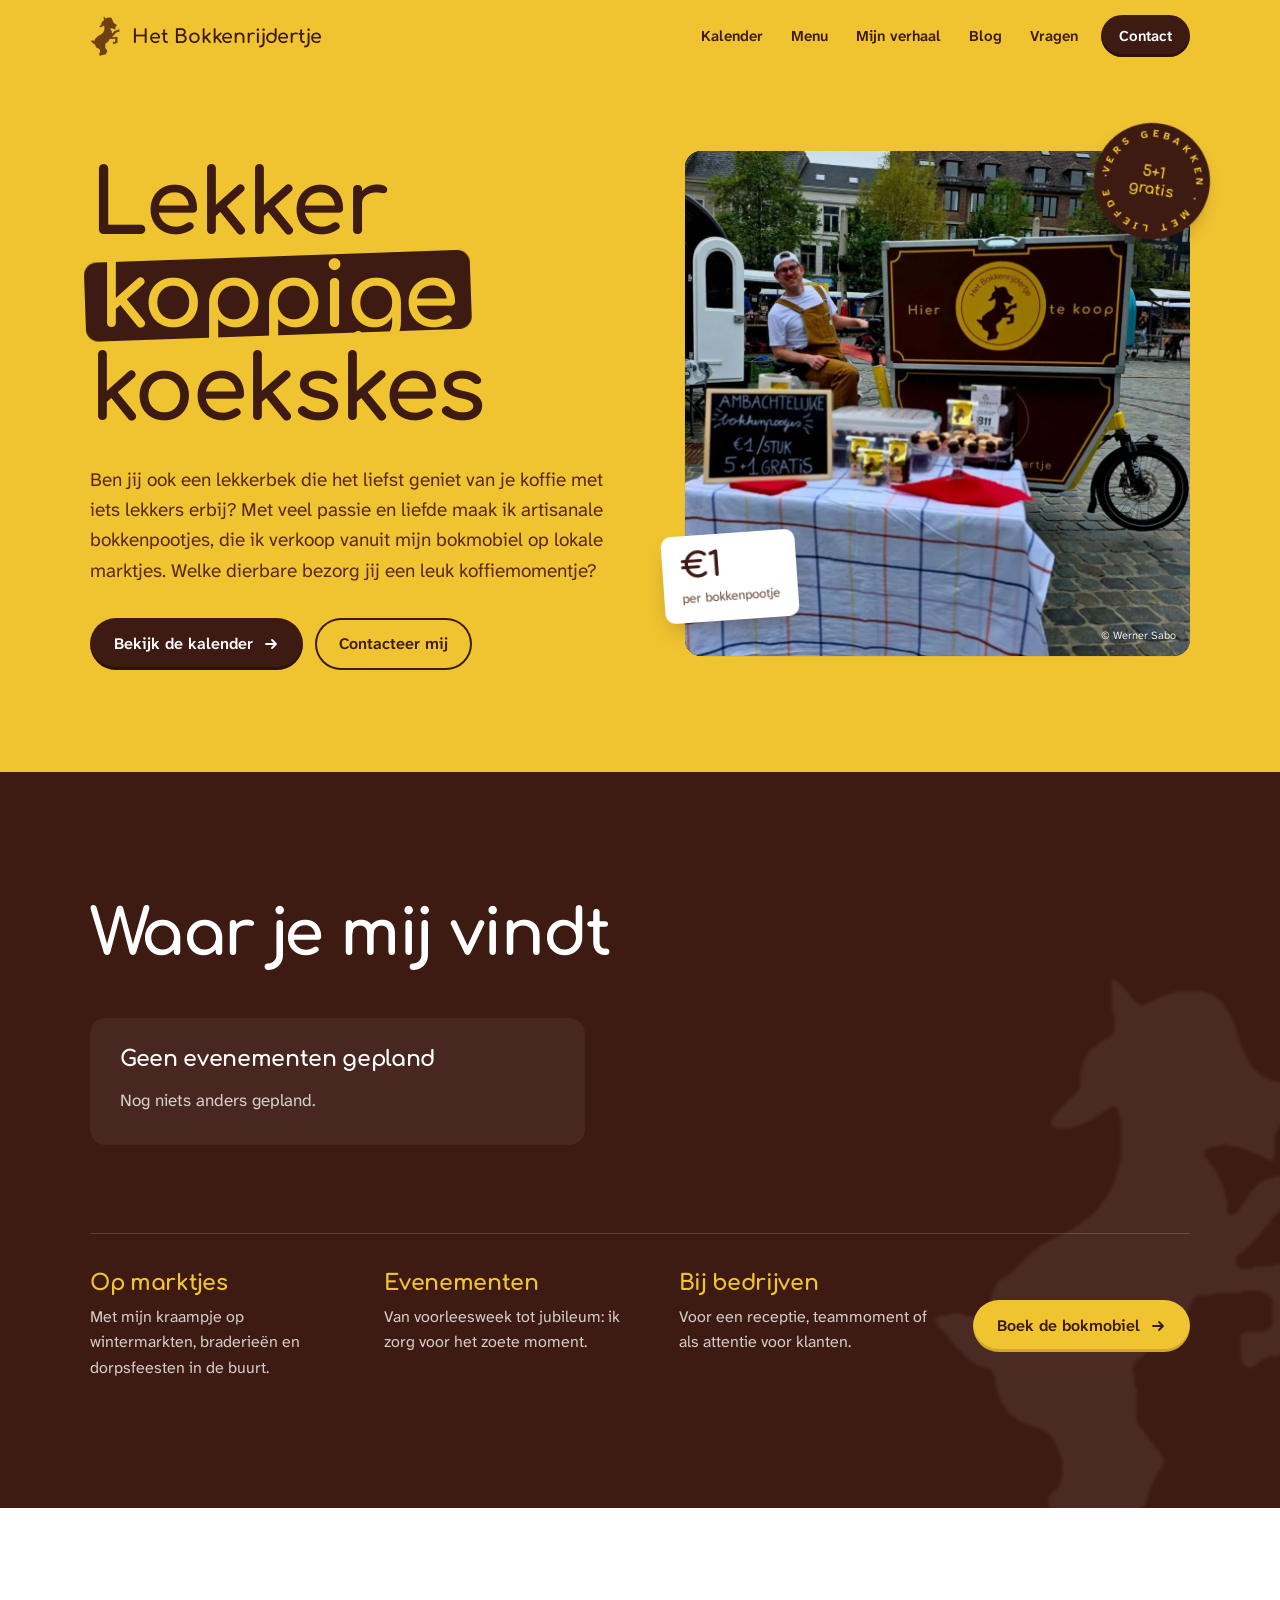
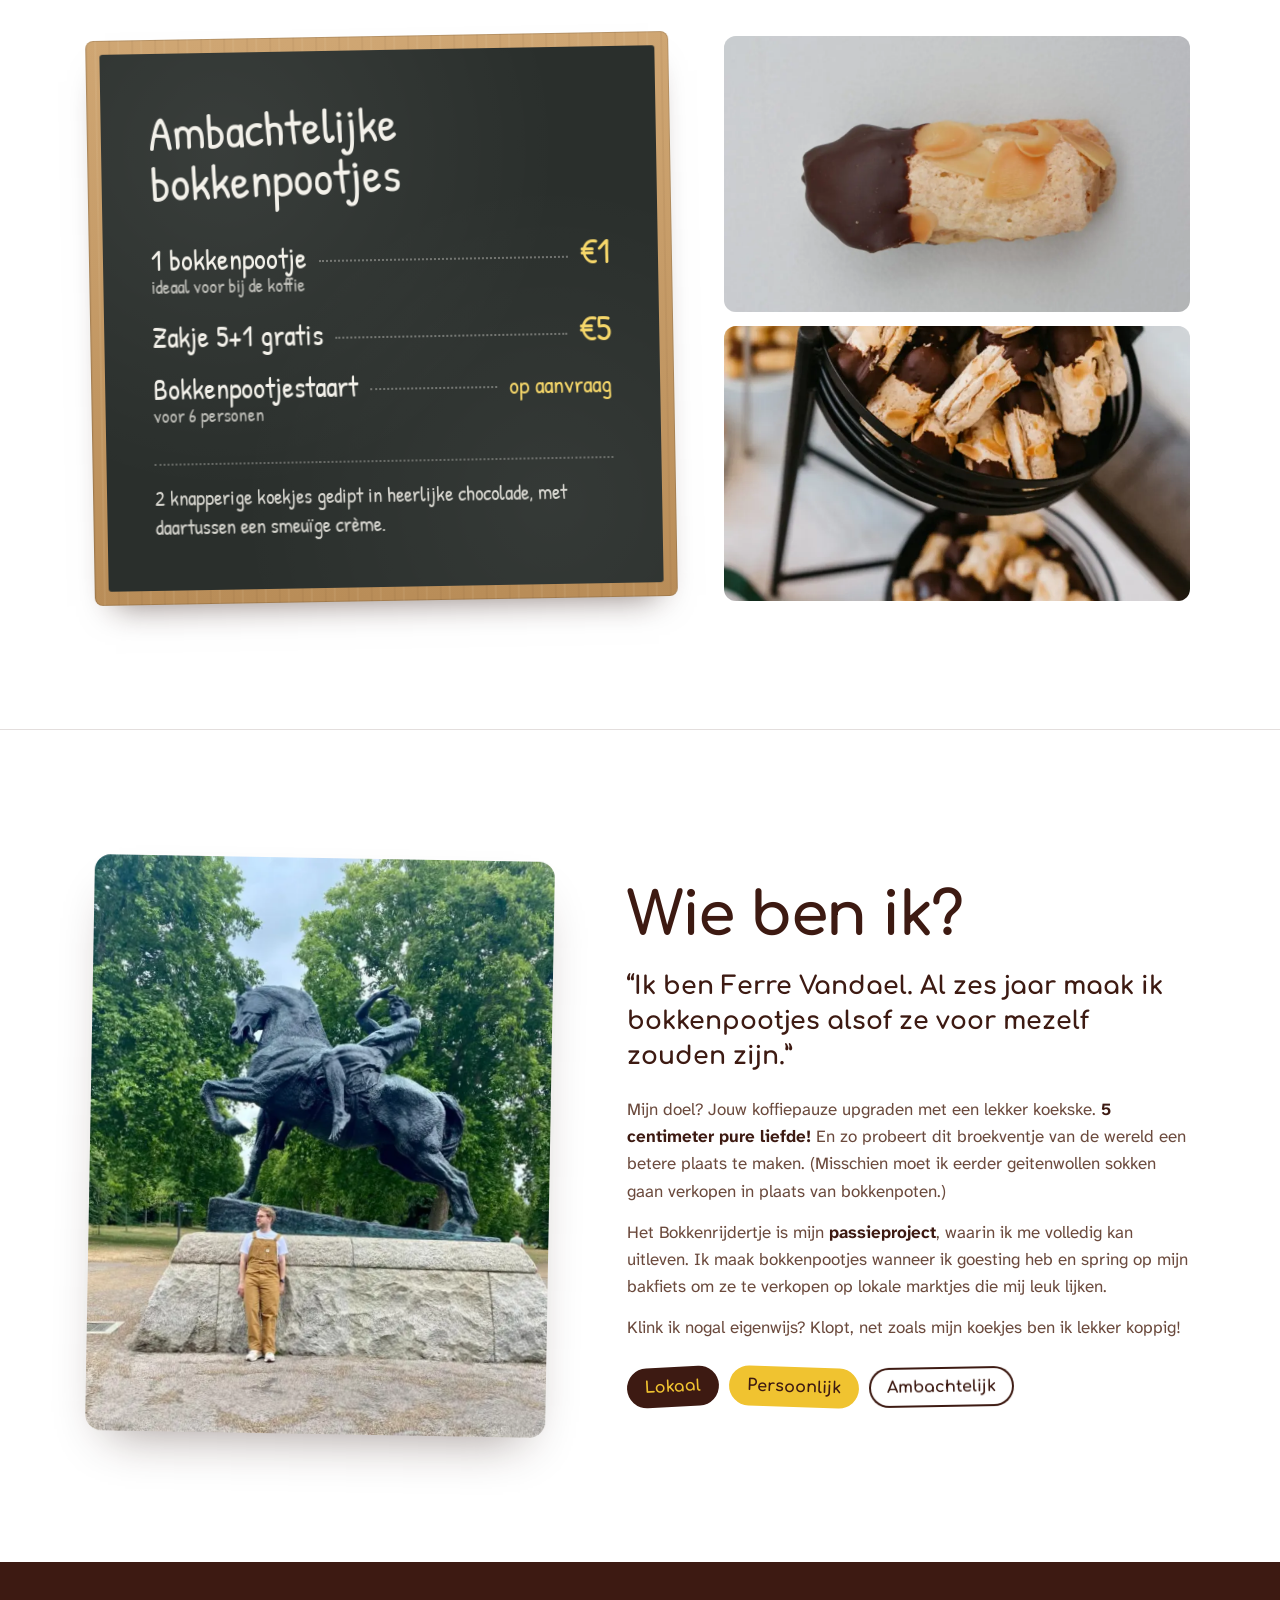
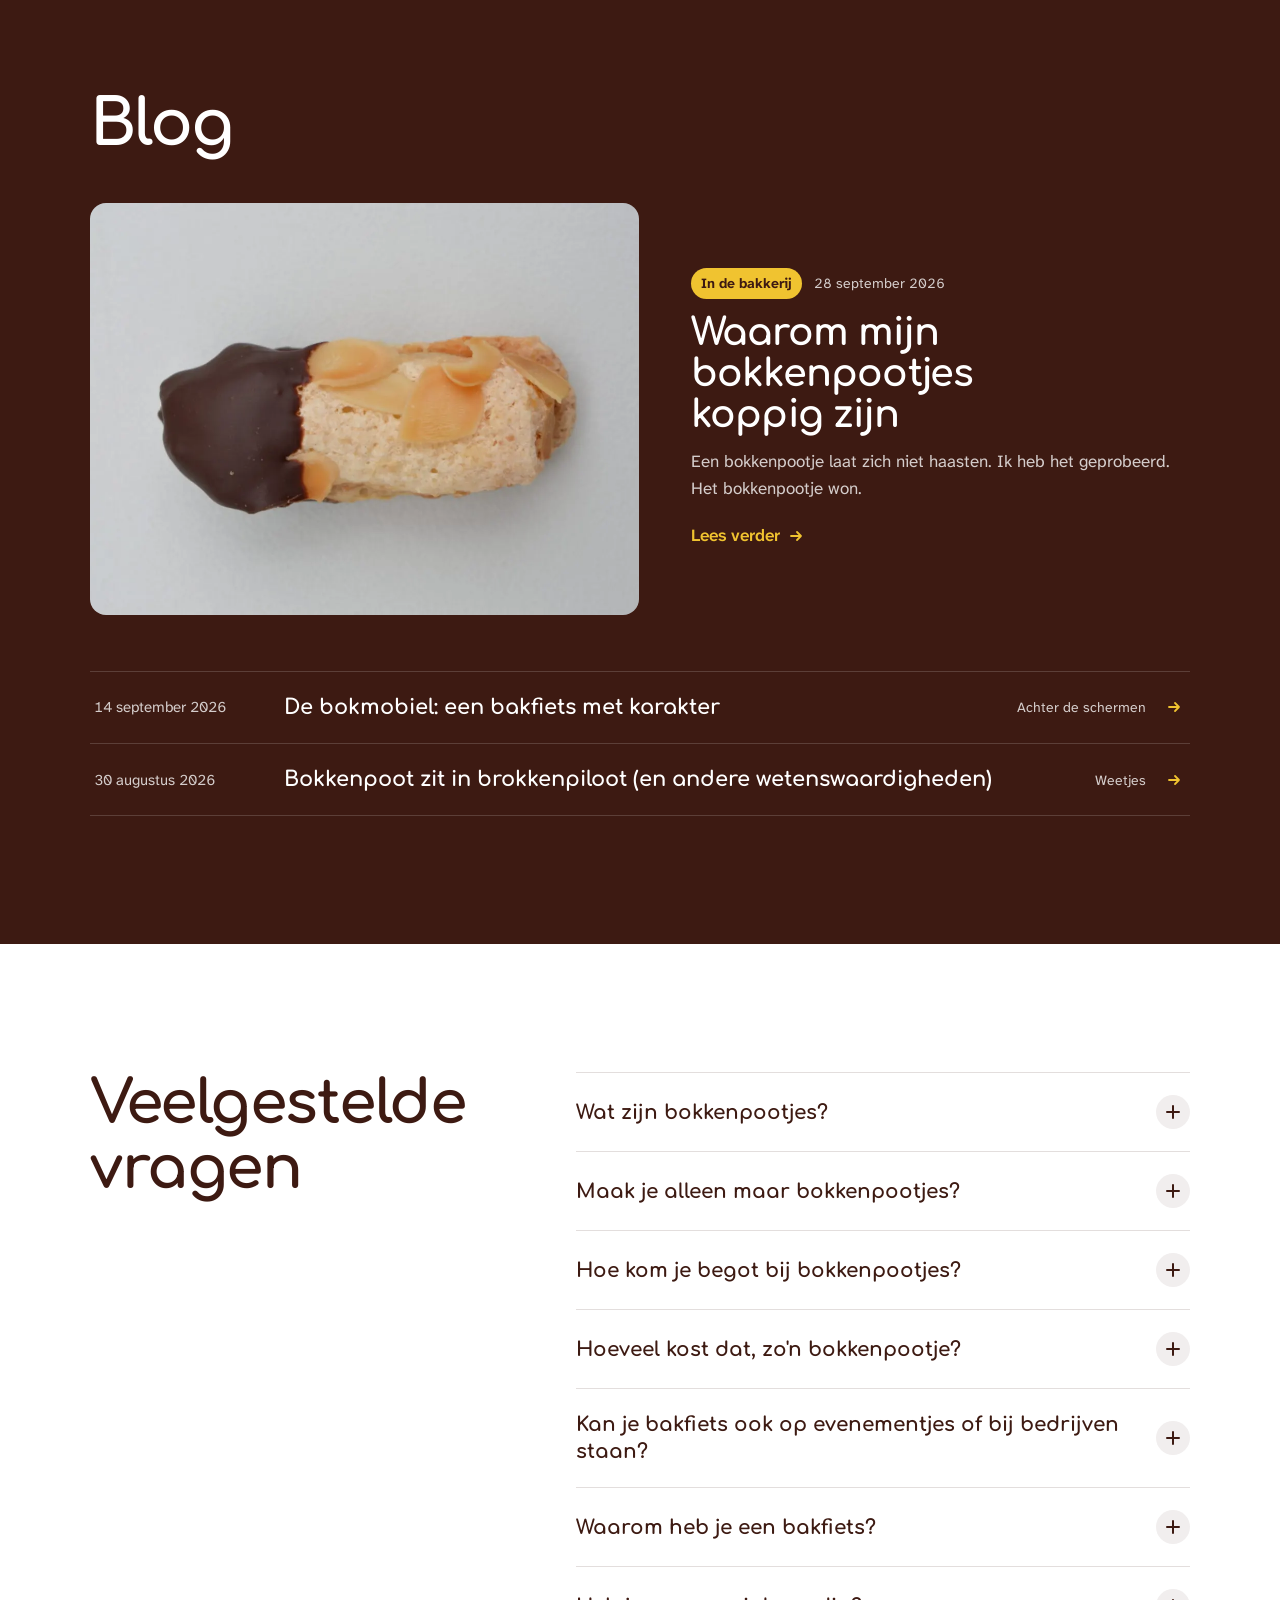
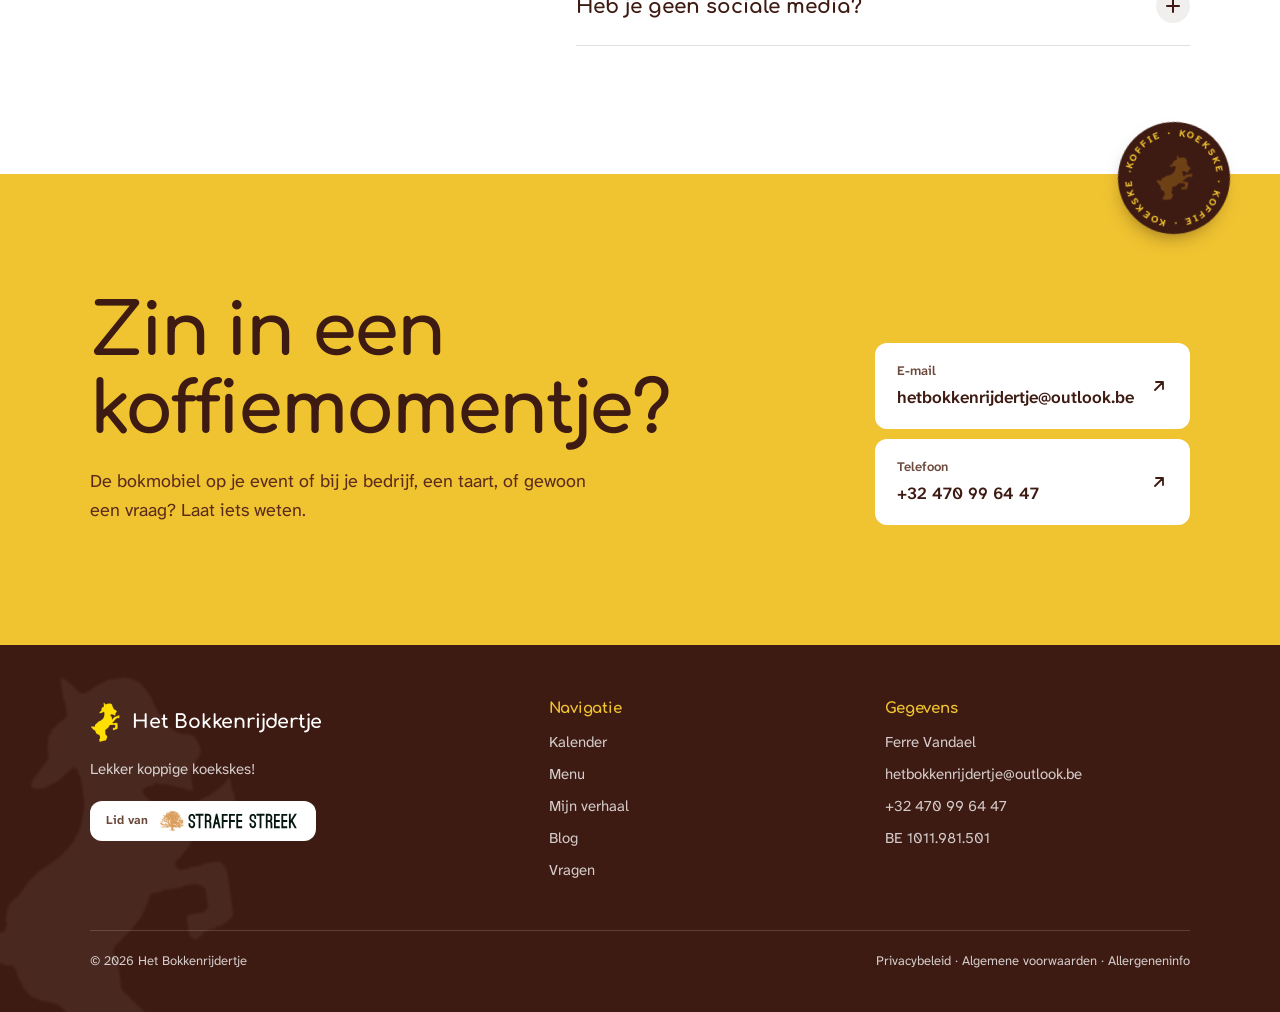
==== index.html @ a9b5a6a9 "Website Het Bokkenrijdertje Statische site: kalender, krijtbordmenu, verhaal, blog, FAQ en contact. " ====
<!doctype html>
<html lang="nl-BE">
<head>
<meta charset="utf-8">
<meta name="viewport" content="width=device-width, initial-scale=1">
<title>Het Bokkenrijdertje — Ambachtelijke bokkenpootjes uit de bakfiets</title>
<meta name="description" content="Artisanale bokkenpootjes van Ferre Vandael, verkocht vanuit de bokmobiel op marktjes en evenementen in Vlaams-Brabant. €1 per stuk, zakje 5+1 gratis. Ook voor bedrijven.">
<meta name="theme-color" content="#f0c330">
<meta name="author" content="Ferre Vandael">
<link rel="canonical" href="https://joppe-rabijns-rc.github.io/bokkenrijder/">
<meta property="og:type" content="website">
<meta property="og:locale" content="nl_BE">
<meta property="og:site_name" content="Het Bokkenrijdertje">
<meta property="og:title" content="Het Bokkenrijdertje — Lekker koppige koekskes">
<meta property="og:description" content="Ambachtelijke bokkenpootjes uit de bokmobiel. Bekijk waar Ferre binnenkort met zijn bakfiets staat.">
<meta property="og:url" content="https://joppe-rabijns-rc.github.io/bokkenrijder/">
<meta property="og:image" content="https://joppe-rabijns-rc.github.io/bokkenrijder/img/og.jpg">
<meta property="og:image:width" content="1200">
<meta property="og:image:height" content="630">
<meta property="og:image:alt" content="Ferre in gele tuinbroek naast de bokmobiel met een krijtbord: ambachtelijke bokkenpootjes, €1 per stuk, 5+1 gratis">
<meta name="twitter:card" content="summary_large_image">
<link rel="icon" type="image/png" sizes="48x48" href="img/favicon-48.png">
<link rel="apple-touch-icon" href="img/apple-touch-icon.png">
<link rel="preload" as="image" href="img/hero.webp" fetchpriority="high">
<link rel="preconnect" href="https://fonts.googleapis.com">
<link rel="preconnect" href="https://fonts.gstatic.com" crossorigin>
<link href="https://fonts.googleapis.com/css2?family=Comfortaa:wght@500;700&family=Atkinson+Hyperlegible+Next:ital,wght@0,400;0,600;0,700;1,400&family=Patrick+Hand&display=swap" rel="stylesheet">
<link rel="stylesheet" href="styles.css?v=10">
<script type="application/ld+json">
{
  "@context": "https://schema.org",
  "@type": "Bakery",
  "@id": "https://joppe-rabijns-rc.github.io/bokkenrijder/#bedrijf",
  "url": "https://joppe-rabijns-rc.github.io/bokkenrijder/",
  "name": "Het Bokkenrijdertje",
  "slogan": "Lekker koppige koekskes",
  "description": "Artisanale bokkenpootjes, verkocht vanuit een bakfiets (de bokmobiel) op lokale marktjes, evenementen en bij bedrijven.",
  "image": "https://joppe-rabijns-rc.github.io/bokkenrijder/img/og.jpg",
  "logo": "https://joppe-rabijns-rc.github.io/bokkenrijder/img/apple-touch-icon.png",
  "email": "hetbokkenrijdertje@outlook.be",
  "telephone": "+32470996447",
  "vatID": "BE1011981501",
  "priceRange": "€",
  "currenciesAccepted": "EUR",
  "areaServed": { "@type": "AdministrativeArea", "name": "Vlaams-Brabant" },
  "founder": { "@type": "Person", "name": "Ferre Vandael" },
  "memberOf": { "@type": "Organization", "name": "Straffe Streek", "url": "https://straffestreek.be/" },
  "sameAs": ["https://straffestreek.be/leden/het-bokkenrijdertje/"],
  "hasMenu": {
    "@type": "Menu",
    "name": "Ambachtelijke bokkenpootjes",
    "hasMenuItem": [
      { "@type": "MenuItem", "name": "1 bokkenpootje", "description": "Ideaal voor bij de koffie", "offers": { "@type": "Offer", "price": "1.00", "priceCurrency": "EUR" } },
      { "@type": "MenuItem", "name": "Zakje 5+1 gratis", "offers": { "@type": "Offer", "price": "5.00", "priceCurrency": "EUR" } },
      { "@type": "MenuItem", "name": "Bokkenpootjestaart", "description": "Voor 6 personen, op aanvraag" }
    ]
  }
}
</script>

</head>
<body class="page-home">

<header class="header" id="top">
  <div class="wrap header__inner">
    <a class="brand" href="#top" aria-label="Het Bokkenrijdertje — naar boven">
      <img src="img/logo.webp" alt="" width="30" height="42">
      <span>Het Bokkenrijdertje</span>
    </a>
    <nav class="nav" aria-label="Hoofdmenu">
      <a href="#agenda">Kalender</a>
      <a href="#menu">Menu</a>
      <a href="#verhaal">Mijn verhaal</a>
      <a href="#blog">Blog</a>
      <a href="#vragen">Vragen</a>
      <a class="btn btn--dark" href="#contact">Contact</a>
    </nav>
  </div>
</header>

<main>
  <!-- HERO: drenched in bakfiets-yellow -->
  <section class="hero">
    <div class="wrap hero__grid">
      <div class="intro">
        <a class="next-chip" href="#agenda" data-next-chip hidden>
          <svg class="next-chip__icon" width="16" height="16" viewBox="0 0 16 16" fill="none" aria-hidden="true"><path d="M8 14.5s4.5-4.2 4.5-7.7A4.5 4.5 0 0 0 3.5 6.8c0 3.5 4.5 7.7 4.5 7.7Z" stroke="currentColor" stroke-width="1.6" stroke-linejoin="round"/><circle cx="8" cy="6.8" r="1.6" fill="currentColor"/></svg>
          <span data-next-chip-text>Volgende stop</span>
        </a>
        <h1>Lekker <span class="marker">koppige</span> koekskes</h1>
        <p class="lead">Ben jij ook een lekkerbek die het liefst geniet van je koffie met iets lekkers erbij? Met veel passie en liefde maak ik artisanale bokkenpootjes, die ik verkoop vanuit mijn bokmobiel op lokale marktjes. Welke dierbare bezorg jij een leuk koffiemomentje?</p>
        <div class="hero__ctas">
          <a class="btn btn--dark" href="#agenda">Bekijk de kalender
            <svg width="16" height="16" viewBox="0 0 16 16" fill="none" aria-hidden="true"><path d="M3 8h10m0 0L9 4m4 4l-4 4" stroke="currentColor" stroke-width="1.8" stroke-linecap="round" stroke-linejoin="round"/></svg>
          </a>
          <a class="btn btn--ghost" href="#contact">Contacteer mij</a>
        </div>
      </div>
      <div class="hero__media">
        <div class="hero__photo">
          <img src="img/hero.webp" alt="Ferre in gele tuinbroek naast de bokmobiel, een bakfiets met kraampje vol bokkenpootjes op een marktplein" width="1024" height="1024" fetchpriority="high">
        </div>
        <span class="hero__credit">© Werner Sabo</span>
        <div class="price-tag"><b>€1</b><small>per bokkenpootje</small></div>
        <button class="sticker sticker--hero" type="button" data-ring="vers gebakken · met liefde · " aria-label="5+1 gratis">
          <span class="sticker__center">5+1<br>gratis</span>
        </button>
      </div>
    </div>
  </section>

  <!-- KALENDER -->
  <section class="section agenda-section" id="agenda">
    <img class="where__goat" src="img/logo.webp" alt="">
    <div class="wrap">
      <h2 class="agenda__title">Waar je mij vindt</h2>

      <div class="agenda">
        <article class="next" data-next hidden>
          <div class="next__top">
            <span class="next__label">Eerstvolgende stop</span>
            <button class="sticker sticker--next" type="button" data-ring="volgende stop · volgende stop · " aria-label="">
              <span class="sticker__center" data-countdown></span>
            </button>
          </div>
          <div class="next__date" data-next-date></div>
          <h3 class="next__title" data-next-title></h3>
          <p class="next__where" data-next-where></p>
          <p class="next__note" data-next-note hidden></p>
          <div class="next__actions">
            <a class="btn btn--dark" data-next-route target="_blank" rel="noopener">Kom langs
              <svg width="16" height="16" viewBox="0 0 16 16" fill="none" aria-hidden="true"><path d="M3 8h10m0 0L9 4m4 4l-4 4" stroke="currentColor" stroke-width="1.8" stroke-linecap="round" stroke-linejoin="round"/></svg>
            </a>
            <button class="btn btn--ghost" type="button" data-next-ics><span>Zet in agenda</span></button>
          </div>
        </article>

        <div class="upcoming">
          <h3 class="upcoming__title">Komende evenementen</h3>
          <ol class="upcoming__list" data-upcoming></ol>
          <p class="upcoming__empty" data-upcoming-empty hidden>Nog niets anders gepland.</p>
        </div>
      </div>

      <div class="spots">
        <div class="spot">
          <h3>Op marktjes</h3>
          <p>Met mijn kraampje op wintermarkten, braderieën en dorpsfeesten in de buurt.</p>
        </div>
        <div class="spot">
          <h3>Evenementen</h3>
          <p>Van voorleesweek tot jubileum: ik zorg voor het zoete moment.</p>
        </div>
        <div class="spot">
          <h3>Bij bedrijven</h3>
          <p>Voor een receptie, teammoment of als attentie voor klanten.</p>
        </div>
        <a class="btn spots__cta" href="#contact">Boek de bokmobiel
          <svg width="16" height="16" viewBox="0 0 16 16" fill="none" aria-hidden="true"><path d="M3 8h10m0 0L9 4m4 4l-4 4" stroke="currentColor" stroke-width="1.8" stroke-linecap="round" stroke-linejoin="round"/></svg>
        </a>
      </div>
    </div>
  </section>

  <!-- MENU: the chalkboard from the market stall -->
  <section class="section menu" id="menu">
    <div class="wrap menu__grid">
      <div class="board">
        <div class="board__slate">
          <h2 class="board__title">Ambachtelijke bokkenpootjes</h2>
          <ul class="board__list">
            <li class="board__row">
              <span class="board__item">1 bokkenpootje<small>ideaal voor bij de koffie</small></span>
              <span class="board__dots" aria-hidden="true"></span>
              <span class="board__price">€1</span>
            </li>
            <li class="board__row">
              <span class="board__item">Zakje 5+1 gratis</span>
              <span class="board__dots" aria-hidden="true"></span>
              <span class="board__price">€5</span>
            </li>
            <li class="board__row">
              <span class="board__item">Bokkenpootjestaart<small>voor 6 personen</small></span>
              <span class="board__dots" aria-hidden="true"></span>
              <span class="board__price board__price--small">op aanvraag</span>
            </li>
          </ul>
          <p class="board__note">2 knapperige koekjes gedipt in heerlijke chocolade, met daartussen een smeuïge crème.</p>
        </div>
      </div>

      <div class="menu__photos">
        <figure class="snap">
          <img src="img/pootje.webp" alt="Eén bokkenpootje met amandelschilfers en een chocoladepunt" loading="lazy" width="1024" height="681" style="object-position: 40% 50%">
        </figure>
        <figure class="snap">
          <img src="img/taart.webp" alt="Een etagère vol bokkenpootjes" loading="lazy" width="683" height="1024" style="object-position: 50% 40%">
        </figure>
      </div>
    </div>
  </section>

  <!-- MIJN VERHAAL -->
  <section class="section story-section" id="verhaal">
    <div class="wrap story">
      <div class="story__photo">
        <img src="img/ferre.webp" alt="Ferre in gele tuinbroek voor een standbeeld van een steigerend paard met ruiter" loading="lazy" width="1024" height="1024">
      </div>
      <div class="story__text">
        <h2>Wie ben ik?</h2>
        <blockquote>“Ik ben Ferre Vandael. Al zes jaar maak ik bokkenpootjes alsof ze voor mezelf zouden zijn.”</blockquote>
        <p>Mijn doel? Jouw koffiepauze upgraden met een lekker koekske. <b>5 centimeter pure liefde!</b> En zo probeert dit broekventje van de wereld een betere plaats te maken. (Misschien moet ik eerder geitenwollen sokken gaan verkopen in plaats van bokkenpoten.)</p>
        <p>Het Bokkenrijdertje is mijn <b>passieproject</b>, waarin ik me volledig kan uitleven. Ik maak bokkenpootjes wanneer ik goesting heb en spring op mijn bakfiets om ze te verkopen op lokale marktjes die mij leuk lijken.</p>
        <p>Klink ik nogal eigenwijs? Klopt, net zoals mijn koekjes ben ik lekker koppig!</p>
        <ul class="values" aria-label="Waar ik voor sta">
          <li>Lokaal</li>
          <li>Persoonlijk</li>
          <li>Ambachtelijk</li>
        </ul>
      </div>
    </div>
  </section>

  <!-- BLOG -->
  <section class="section blog-section" id="blog">
    <div class="wrap">
      <h2 class="blog-section__title">Blog</h2>
      <div data-posts></div>
    </div>
  </section>

  <!-- FAQ -->
  <section class="section faq" id="vragen">
    <div class="wrap faq__grid">
      <h2 class="faq__title">Veelgestelde vragen</h2>
      <div class="faq__list">
        <details class="qa"><summary>Wat zijn bokkenpootjes?<span class="qa__icon" aria-hidden="true"><svg width="14" height="14" viewBox="0 0 14 14"><path d="M7 1v12M1 7h12" stroke="currentColor" stroke-width="2" stroke-linecap="round"/></svg></span></summary>
          <div class="qa__answer"><div><p>2 knapperige koekjes gedipt in heerlijke chocolade met daartussen een smeuïge crème.</p></div></div></details>
        <details class="qa"><summary>Maak je alleen maar bokkenpootjes?<span class="qa__icon" aria-hidden="true"><svg width="14" height="14" viewBox="0 0 14 14"><path d="M7 1v12M1 7h12" stroke="currentColor" stroke-width="2" stroke-linecap="round"/></svg></span></summary>
          <div class="qa__answer"><div><p>Jip. Ik zou wel graag verschillende smaken bokkenpootjes willen maken. En bokkenpoottaarten. Maar dat is voor later!</p></div></div></details>
        <details class="qa"><summary>Hoe kom je begot bij bokkenpootjes?<span class="qa__icon" aria-hidden="true"><svg width="14" height="14" viewBox="0 0 14 14"><path d="M7 1v12M1 7h12" stroke="currentColor" stroke-width="2" stroke-linecap="round"/></svg></span></summary>
          <div class="qa__answer"><div><p>Eerlijk? Het was het enigste baksel dat lukte op de bakkerscursus. Het is niet moeilijk, maar vraagt gewoon veel tijd en liefde. Dat mis ik bij nogal veel bokkenpootjes op de markt.</p></div></div></details>
        <details class="qa"><summary>Hoeveel kost dat, zo'n bokkenpootje?<span class="qa__icon" aria-hidden="true"><svg width="14" height="14" viewBox="0 0 14 14"><path d="M7 1v12M1 7h12" stroke="currentColor" stroke-width="2" stroke-linecap="round"/></svg></span></summary>
          <div class="qa__answer"><div><p>Goh ja, goede vraag. Meestal vraag ik 1 euro per bokkenpoot en verkoop ik zakjes met 5+1 gratis. En eigenlijk scheur ik er dan nog mijn gele tuinbroek aan. In de supermarkt vind je er trouwens 12 voor 1,49 euro. Persoonlijk vind ik die niet te eten, maar dat zijn details, toch?</p></div></div></details>
        <details class="qa"><summary>Kan je bakfiets ook op evenementjes of bij bedrijven staan?<span class="qa__icon" aria-hidden="true"><svg width="14" height="14" viewBox="0 0 14 14"><path d="M7 1v12M1 7h12" stroke="currentColor" stroke-width="2" stroke-linecap="round"/></svg></span></summary>
          <div class="qa__answer"><div><p>Klinkt tof, why not?</p></div></div></details>
        <details class="qa"><summary>Waarom heb je een bakfiets?<span class="qa__icon" aria-hidden="true"><svg width="14" height="14" viewBox="0 0 14 14"><path d="M7 1v12M1 7h12" stroke="currentColor" stroke-width="2" stroke-linecap="round"/></svg></span></summary>
          <div class="qa__answer"><div><p>Duurzaamheid! En ik kan niet zo goed autorijden. Fietsen evenmin, zeker met mijn bokmobiel. Wist je trouwens dat alle letters van bokkenpoot ook in de juiste volgorde in het woord brokkenpiloot zitten?</p></div></div></details>
        <details class="qa"><summary>Heb je geen sociale media?<span class="qa__icon" aria-hidden="true"><svg width="14" height="14" viewBox="0 0 14 14"><path d="M7 1v12M1 7h12" stroke="currentColor" stroke-width="2" stroke-linecap="round"/></svg></span></summary>
          <div class="qa__answer"><div><p>Ik wil van de wereld een betere plaats maken. Maken sociale media van de wereld een betere plaats?</p></div></div></details>
      </div>
    </div>
  </section>

  <!-- CONTACT: yellow again, closing the loop with the hero -->
  <section class="contact" id="contact">
    <div class="wrap contact__grid">
      <div>
        <h2>Zin in een koffiemomentje?</h2>
        <p>De bokmobiel op je event of bij je bedrijf, een taart, of gewoon een vraag? Laat iets weten.</p>
      </div>
      <div class="contact__links">
        <a class="contact__link" href="mailto:hetbokkenrijdertje@outlook.be">
          <span><small>E-mail</small>hetbokkenrijdertje@outlook.be</span>
          <svg width="18" height="18" viewBox="0 0 18 18" fill="none" aria-hidden="true"><path d="M5 13L13 5m0 0H6m7 0v7" stroke="currentColor" stroke-width="1.8" stroke-linecap="round" stroke-linejoin="round"/></svg>
        </a>
        <a class="contact__link" href="tel:+32470996447">
          <span><small>Telefoon</small>+32 470 99 64 47</span>
          <svg width="18" height="18" viewBox="0 0 18 18" fill="none" aria-hidden="true"><path d="M5 13L13 5m0 0H6m7 0v7" stroke="currentColor" stroke-width="1.8" stroke-linecap="round" stroke-linejoin="round"/></svg>
        </a>
      </div>
      <button class="sticker sticker--contact" type="button" data-ring="koffie · koekske · koffie · koekske · " aria-label="">
        <span class="sticker__center"><img src="img/logo.webp" alt=""></span>
      </button>
    </div>
  </section>
</main>

<footer class="footer">
  <img class="footer__goat" src="img/logo.webp" alt="">
  <div class="wrap">
    <div class="footer__grid">
      <div>
        <a class="brand" href="#top"><img src="img/logo.webp" alt="" width="30" height="42"><span>Het Bokkenrijdertje</span></a>
        <p class="footer__tag">Lekker koppige koekskes!</p>
        <a class="member" href="https://straffestreek.be/leden/het-bokkenrijdertje/" target="_blank" rel="noopener">
          <small>Lid van</small><img src="img/straffe-streek.svg" alt="Straffe Streek" width="140" height="20">
        </a>
      </div>
      <div>
        <h2 class="footer__h">Navigatie</h2>
        <ul><li><a href="#agenda">Kalender</a></li><li><a href="#menu">Menu</a></li><li><a href="#verhaal">Mijn verhaal</a></li><li><a href="#blog">Blog</a></li><li><a href="#vragen">Vragen</a></li></ul>
      </div>
      <div>
        <h2 class="footer__h">Gegevens</h2>
        <ul><li>Ferre Vandael</li><li><a href="mailto:hetbokkenrijdertje@outlook.be">hetbokkenrijdertje@outlook.be</a></li><li><a href="tel:+32470996447">+32 470 99 64 47</a></li><li>BE 1011.981.501</li></ul>
      </div>
    </div>
    <div class="footer__bottom">
      <span>© <span data-year>2026</span> Het Bokkenrijdertje</span>
      <span><a href="#">Privacybeleid</a> · <a href="#">Algemene voorwaarden</a> · <a href="#">Allergeneninfo</a></span>
    </div>
  </div>
</footer>

<script src="data.js?v=9"></script>
<script src="app.js?v=10"></script>
</body>
</html>
---- styles.css ----
/* Het Bokkenrijdertje
   Three colours, straight off the bokmobiel: the yellow of the frame,
   the brown of the signboard, and white. The chalkboard comes from the
   market stall itself. */

:root {
  --yolk: #f0c330;
  --yolk-soft: #f6d76a;
  --choc: #3d1a12;
  --choc-2: #5a2a1c;
  --white: #ffffff;
  --ink: #2a120c;
  --muted: #6b4a3d;
  --rule: rgba(61, 26, 18, 0.14);
  --slate: #2a2f2c;
  --chalk: #f3f1ea;
  --wood: #c49a66;

  --ease-out: cubic-bezier(0.23, 1, 0.32, 1);
  --ease-in-out: cubic-bezier(0.77, 0, 0.175, 1);

  --display: "Comfortaa", system-ui, sans-serif;
  --body: "Atkinson Hyperlegible Next", system-ui, sans-serif;
  --hand: "Patrick Hand", "Comfortaa", cursive;

  --r-sm: 10px;
  --r: 16px;
  --gutter: clamp(16px, 4vw, 40px);
  --max: 1180px;

  /* surface roles, overridden per section */
  --fg: var(--ink);
  --fg-muted: var(--muted);
  --accent: var(--choc);
  --line: var(--rule);
}

*, *::before, *::after { box-sizing: border-box; }
html {
  scroll-behavior: smooth;
  -webkit-text-size-adjust: 100%;
  scrollbar-color: var(--choc) var(--white);
  accent-color: var(--choc);
}
body {
  margin: 0;
  background: var(--white);
  color: var(--ink);
  font: 400 17px/1.6 var(--body);
  -webkit-font-smoothing: antialiased;
  overflow-x: hidden;
  caret-color: var(--choc);
}
::selection { background: var(--yolk); color: var(--choc); }
img { display: block; max-width: 100%; }
a { color: inherit; text-underline-offset: 0.2em; text-decoration-thickness: 1.5px; }
button { font: inherit; color: inherit; }
h1, h2, h3, h4 {
  font-family: var(--display);
  font-weight: 700;
  line-height: 1.08;
  letter-spacing: -0.015em;
  margin: 0;
  text-wrap: balance;
}
p { text-wrap: pretty; }
:focus-visible { outline: 3px solid var(--choc); outline-offset: 3px; border-radius: 4px; }

.wrap { max-width: var(--max); margin: 0 auto; padding: 0 var(--gutter); }
.section { padding: clamp(72px, 10vw, 128px) 0; }
.section--tight { padding-top: 0; }
section { scroll-margin-top: 72px; }

/* Dark surfaces */
.agenda-section, .blog-section, .footer {
  --fg: var(--white);
  --fg-muted: rgba(255, 255, 255, 0.78);
  --accent: var(--yolk);
  --line: rgba(255, 255, 255, 0.16);
  background: var(--choc);
  color: var(--white);
}
.agenda-section ::selection, .blog-section ::selection, .footer ::selection { background: var(--yolk); color: var(--choc); }
.agenda-section :focus-visible, .blog-section :focus-visible, .footer :focus-visible { outline-color: var(--yolk); }

/* ---------- Buttons ---------- */
.btn {
  --bg: var(--yolk); --fg-btn: var(--choc);
  display: inline-flex; align-items: center; justify-content: center; gap: 10px;
  height: 52px; padding: 0 24px;
  border-radius: 999px; border: 0;
  background: var(--bg); color: var(--fg-btn);
  font: 600 16px/1 var(--body);
  text-decoration: none; cursor: pointer; white-space: nowrap;
  box-shadow: inset 0 -3px 0 rgba(0, 0, 0, 0.14);
  transition: transform 160ms var(--ease-out), background-color 200ms ease;
  -webkit-tap-highlight-color: transparent;
}
.btn:active { transform: scale(0.97); }
.btn svg { transition: transform 200ms var(--ease-out); }
.btn--dark { --bg: var(--choc); --fg-btn: var(--white); box-shadow: inset 0 -3px 0 rgba(0, 0, 0, 0.3); }
.btn > *, .ev__btn > * { transition: filter 120ms ease, opacity 120ms ease; }
.btn.is-swapping > *, .ev__btn.is-swapping > * { filter: blur(2px); opacity: 0; }
.btn.is-done { --bg: var(--choc); --fg-btn: var(--yolk); box-shadow: none; }
.ev__btn.is-done { background: var(--yolk); color: var(--choc); }
.btn--ghost { --bg: transparent; --fg-btn: var(--choc); box-shadow: inset 0 0 0 2px var(--choc); }
@media (hover: hover) and (pointer: fine) {
  .btn:hover { --bg: var(--yolk-soft); }
  .btn--dark:hover { --bg: var(--choc-2); }
  .btn--ghost:hover { --bg: rgba(61, 26, 18, 0.08); }
  .btn:hover svg { transform: translateX(3px); }
}

.link-arrow {
  display: inline-flex; align-items: center; gap: 8px;
  font-weight: 600; color: var(--accent); text-decoration: none;
}
.link-arrow svg { transition: transform 200ms var(--ease-out); }
@media (hover: hover) and (pointer: fine) { .link-arrow:hover svg, a:hover .link-arrow svg { transform: translateX(3px); } }

/* ---------- Header ---------- */
.header {
  position: sticky; top: 0; z-index: 50;
  background: var(--white);
  border-bottom: 1px solid transparent;
  transition: background-color 200ms ease, border-color 200ms ease;
}
.page-home .header { background: var(--yolk); }
.header.is-scrolled, .page-home .header.is-scrolled {
  background: color-mix(in srgb, var(--white) 90%, transparent);
  -webkit-backdrop-filter: saturate(1.4) blur(12px);
  backdrop-filter: saturate(1.4) blur(12px);
  border-bottom-color: var(--rule);
}
.header__inner { display: flex; align-items: center; justify-content: space-between; height: 72px; gap: 16px; }
.brand { display: flex; align-items: center; gap: 12px; text-decoration: none; }
.brand img { width: 30px; height: auto; transform-origin: 30% 90%; transition: transform 300ms var(--ease-out); }
@media (hover: hover) and (pointer: fine) { .brand:hover img { transform: rotate(-8deg); } }
.brand span { font: 700 19px/1 var(--display); letter-spacing: -0.01em; white-space: nowrap; color: var(--choc); }
.nav { display: flex; align-items: center; gap: 2px; }
.nav a:not(.btn) {
  padding: 8px 13px; border-radius: 999px; text-decoration: none; font-weight: 600; font-size: 15px; color: var(--choc);
  transition: background-color 150ms ease;
}
.nav a[aria-current="page"] { background: rgba(61, 26, 18, 0.1); }
@media (hover: hover) and (pointer: fine) { .nav a:not(.btn):hover { background: rgba(61, 26, 18, 0.1); } }
.nav .btn { height: 42px; padding: 0 18px; font-size: 15px; margin-left: 8px; }
@media (max-width: 900px) {
  .nav a:not(.btn) { display: none; }
  .header__inner { height: 64px; }
  .brand span { font-size: 17px; }
  .brand img { width: 24px; }
}

/* ---------- Stickers ---------- */
.sticker {
  --size: 116px; --r: 10deg;
  position: relative; width: var(--size); height: var(--size); flex-shrink: 0;
  display: grid; place-items: center; text-align: center;
  padding: 0; border: 0; cursor: pointer;
  background: var(--choc); color: var(--yolk); border-radius: 50%;
  box-shadow: 0 10px 20px -10px rgba(42, 18, 12, 0.55);
  rotate: var(--r);
  -webkit-tap-highlight-color: transparent;
}
.sticker__ring { position: absolute; inset: 0; width: 100%; height: 100%; }
.sticker__ring text { font: 700 10px var(--body); letter-spacing: 0.16em; text-transform: uppercase; fill: currentColor; }
.sticker__center { font: 700 15px/1.15 var(--display); position: relative; }
.sticker__center b { display: block; font-size: 30px; line-height: 1; margin: 2px 0; font-variant-numeric: tabular-nums; }
.sticker__center img { width: 36px; }

/* ---------- Hero ---------- */
.hero { background: var(--yolk); color: var(--choc); padding: clamp(28px, 5vw, 64px) 0 clamp(64px, 8vw, 104px); }
.hero__grid { display: grid; grid-template-columns: 1.05fr 1fr; gap: clamp(32px, 5vw, 72px); align-items: center; }
.hero h1 { font-size: clamp(44px, 7vw, 92px); margin: 22px 0 26px; letter-spacing: -0.03em; line-height: 1.04; }
.hero .lead { font-size: clamp(17px, 1.5vw, 19px); color: var(--choc-2); max-width: 46ch; margin: 0 0 32px; }
.hero__ctas { display: flex; flex-wrap: wrap; gap: 12px; }

.marker { position: relative; display: inline-block; z-index: 0; padding: 0 0.14em; margin: 0 -0.04em; color: var(--yolk); }
.marker::before {
  content: ""; position: absolute; z-index: -1; inset: 0.12em -0.02em 0.04em;
  border-radius: 0.14em; background: var(--choc); rotate: -2deg;
}

.next-chip {
  display: inline-flex; align-items: center; gap: 8px;
  padding: 8px 16px 8px 12px; border-radius: 999px;
  background: var(--white); color: var(--choc);
  text-decoration: none; font-size: 14px;
  transition: transform 160ms var(--ease-out);
}
.next-chip[hidden] { display: none; }
.next-chip:active { transform: scale(0.97); }
.next-chip b { font-weight: 700; }
.next-chip__icon { flex-shrink: 0; transition: transform 250ms var(--ease-out); }
@media (hover: hover) and (pointer: fine) { .next-chip:hover .next-chip__icon { transform: translateY(-2px); } }

.hero__media { position: relative; }
.hero__photo { border-radius: var(--r); overflow: hidden; aspect-ratio: 1; background: var(--choc); box-shadow: 0 24px 48px -24px rgba(42, 18, 12, 0.55); }
.hero__photo img { width: 100%; height: 100%; object-fit: cover; }
.hero__credit { position: absolute; right: 14px; bottom: 12px; font-size: 11px; color: rgba(255, 255, 255, 0.9); text-shadow: 0 1px 2px rgba(0, 0, 0, 0.6); }
.price-tag {
  position: absolute; left: -22px; bottom: 36px;
  background: var(--white); color: var(--choc);
  padding: 14px 18px 12px; border-radius: var(--r-sm);
  rotate: -4deg;
  box-shadow: 0 12px 24px -12px rgba(42, 18, 12, 0.5);
}
.price-tag b { display: block; font: 700 34px/1 var(--display); font-variant-numeric: tabular-nums; }
.price-tag small { font-size: 13px; color: var(--muted); }
.price-tag { transition: rotate 300ms var(--ease-out); }
@media (hover: hover) and (pointer: fine) { .price-tag:hover { rotate: 2deg; } }
.sticker--hero { position: absolute; top: -28px; right: -20px; }
@media (max-width: 860px) {
  .hero__grid { grid-template-columns: 1fr; }
  .hero__media { max-width: 520px; margin: 0 auto; width: 100%; }
  .price-tag { left: 12px; }
  .sticker--hero { --size: 96px; right: 6px; }
}

/* ---------- Kalender ---------- */
.agenda-section { position: relative; overflow: hidden; }
.where__goat { position: absolute; right: -60px; bottom: -40px; width: 420px; opacity: 0.07; filter: brightness(0) invert(1); pointer-events: none; }
.agenda__title { font-size: clamp(36px, 5.4vw, 64px); letter-spacing: -0.025em; margin-bottom: clamp(32px, 4vw, 48px); }
.agenda { display: grid; grid-template-columns: minmax(0, 1fr) minmax(0, 1.15fr); gap: clamp(20px, 3vw, 36px); align-items: start; position: relative; }

.next { background: var(--yolk); color: var(--choc); border-radius: var(--r); padding: clamp(24px, 3vw, 36px); rotate: -1deg; box-shadow: 0 24px 48px -24px rgba(0, 0, 0, 0.6); }
.next[hidden] { display: none; }
.next__top { display: flex; justify-content: space-between; align-items: start; gap: 16px; margin-bottom: 8px; }
.next__label { font-size: 14px; font-weight: 700; background: var(--choc); color: var(--yolk); padding: 6px 12px; border-radius: 999px; }
.sticker--next { --size: 104px; --r: 8deg; background: var(--white); color: var(--choc); margin: -8px -4px 0 0; }
.sticker--next .sticker__center { font-size: 13px; }
.next__date { font: 700 15px/1.3 var(--display); color: var(--choc-2); }
.next__date::first-letter { text-transform: uppercase; }
.next__title { font-size: clamp(30px, 3.6vw, 44px); margin: 8px 0 10px; letter-spacing: -0.02em; }
.next__where { margin: 0; font-weight: 600; }
.next__note { margin: 12px 0 0; color: var(--choc-2); }
.next__actions { display: flex; gap: 10px; flex-wrap: wrap; margin-top: 28px; }

.upcoming { background: rgba(255, 255, 255, 0.06); border-radius: var(--r); padding: clamp(20px, 2.6vw, 30px); }
.upcoming__title { font-size: 22px; margin-bottom: 16px; }
.upcoming__list { list-style: none; margin: 0; padding: 0; display: grid; gap: 10px; }
.upcoming__empty { margin: 0; color: var(--fg-muted); }
.ev {
  display: grid; grid-template-columns: auto minmax(0, 1fr) auto; gap: 16px; align-items: center;
  padding: 12px; border-radius: 12px; background: rgba(255, 255, 255, 0.06);
  transition: background-color 200ms ease;
}
@media (hover: hover) and (pointer: fine) { .ev:hover { background: rgba(255, 255, 255, 0.1); } }
.ev__date { width: 62px; height: 62px; border-radius: var(--r-sm); background: var(--white); color: var(--choc); display: grid; place-content: center; text-align: center; font-variant-numeric: tabular-nums; }
.ev__date b { font: 700 25px/1 var(--display); }
.ev__date span { font-size: 12px; font-weight: 700; text-transform: uppercase; letter-spacing: 0.06em; }
.ev__body h4 { font-size: 18px; color: var(--white); }
.ev__body p { margin: 4px 0 0; font-size: 14px; color: var(--fg-muted); }
.ev__body p::first-letter { text-transform: uppercase; }
.ev__actions { display: flex; gap: 6px; }
.ev__btn {
  height: 40px; min-width: 40px; padding: 0 10px; border-radius: 999px; border: 0; cursor: pointer;
  display: inline-grid; place-items: center; background: rgba(255, 255, 255, 0.12); color: var(--white);
  text-decoration: none; font-size: 14px; font-weight: 600;
  transition: transform 160ms var(--ease-out), background-color 200ms ease;
}
.ev__btn--text { padding: 0 16px; background: var(--yolk); color: var(--choc); }
.ev__btn:active { transform: scale(0.95); }
@media (hover: hover) and (pointer: fine) {
  .ev__btn:hover { background: rgba(255, 255, 255, 0.2); }
  .ev__btn--text:hover { background: var(--yolk-soft); }
}

.spots {
  display: grid; grid-template-columns: repeat(3, minmax(0, 1fr)) auto; gap: clamp(20px, 3vw, 40px); align-items: start;
  margin-top: clamp(56px, 7vw, 88px); padding-top: clamp(28px, 3vw, 40px); border-top: 1px solid var(--line); position: relative;
}
.spots__cta { align-self: center; }
.spot h3 { font-size: 22px; color: var(--yolk); margin-bottom: 8px; }
.spot p { margin: 0; color: var(--fg-muted); font-size: 16px; }
@media (max-width: 960px) {
  .agenda { grid-template-columns: minmax(0, 1fr); }
  .next { rotate: -0.5deg; }
  .spots { grid-template-columns: minmax(0, 1fr); align-items: start; }
  .spots__cta { justify-self: start; }
}
@media (max-width: 520px) {
  .ev { grid-template-columns: auto minmax(0, 1fr); }
  .ev__actions { grid-column: 1 / -1; }
  .ev__btn--text { flex: 1; }
  .sticker--next { --size: 88px; }
}

/* ---------- Menu: the chalkboard ---------- */
.menu__grid { display: grid; grid-template-columns: minmax(0, 1.25fr) minmax(0, 1fr); gap: clamp(28px, 4vw, 56px); align-items: stretch; }
.board {
  /* light wooden frame, like the real one: a soft grain, not a flat fill */
  display: flex; flex-direction: column; padding: 14px; border-radius: 8px; rotate: -1deg;
  background:
    repeating-linear-gradient(90deg, rgba(90, 55, 25, 0.06) 0 2px, transparent 2px 9px, rgba(255, 240, 210, 0.07) 9px 11px, transparent 11px 23px),
    linear-gradient(180deg, #cfa673, #b98d58);
  box-shadow: inset 0 0 0 1px rgba(0, 0, 0, 0.12), 0 20px 32px -20px rgba(42, 18, 12, 0.55);
}
.board__slate {
  flex: 1; position: relative; border-radius: 3px; padding: clamp(28px, 4vw, 48px) clamp(24px, 4vw, 48px);
  background:
    radial-gradient(ellipse at 22% 18%, rgba(255, 255, 255, 0.07), transparent 55%),
    radial-gradient(ellipse at 80% 85%, rgba(255, 255, 255, 0.05), transparent 50%),
    var(--slate);
  color: var(--chalk); font-family: var(--hand);
}
.board__title { font: 400 clamp(34px, 3.8vw, 50px)/1.05 var(--hand); letter-spacing: 0; rotate: -1.5deg; margin-bottom: clamp(24px, 3vw, 36px); }
.board__list { list-style: none; margin: 0; padding: 0; display: grid; gap: 18px; }
.board__row { display: flex; align-items: baseline; gap: 12px; }
.board__price { transition: transform 250ms var(--ease-out); }
@media (hover: hover) and (pointer: fine) { .board__row:hover .board__price { transform: rotate(-6deg) scale(1.08); } }
.board__item { font-size: clamp(24px, 2.3vw, 29px); line-height: 1.15; }
.board__item small { display: block; font-size: 19px; opacity: 0.72; }
.board__dots { flex: 1; min-width: 24px; border-bottom: 2px dotted rgba(243, 241, 234, 0.35); transform: translateY(-6px); }
.board__price { font: 400 clamp(30px, 2.9vw, 36px)/1 var(--hand); color: var(--yolk-soft); white-space: nowrap; font-variant-numeric: tabular-nums; }
.board__price--small { font-size: 24px; }
.board__note { margin: clamp(24px, 3vw, 36px) 0 0; padding-top: 18px; border-top: 2px dotted rgba(243, 241, 234, 0.35); font-size: 21px; line-height: 1.4; opacity: 0.85; }

.menu__photos { display: grid; grid-template-rows: 1fr 1fr; gap: 14px; }
.snap { position: relative; margin: 0; border-radius: 12px; overflow: hidden; background: #eee; min-height: 160px; }
.snap img { position: absolute; inset: 0; width: 100%; height: 100%; object-fit: cover; }
@media (max-width: 900px) {
  .menu__grid { grid-template-columns: minmax(0, 1fr); }
  .menu__photos { grid-template-rows: none; grid-template-columns: 1fr 1fr; }
  .snap { aspect-ratio: 4 / 5; min-height: 0; }
}
@media (max-width: 480px) {
  .board__row { flex-wrap: wrap; }
  .board__dots { display: none; }
  .board__price { margin-left: auto; }
}

/* ---------- Mijn verhaal ---------- */
.story-section { border-top: 1px solid var(--rule); }
.story { display: grid; grid-template-columns: minmax(0, 0.9fr) minmax(0, 1.1fr); gap: clamp(32px, 6vw, 88px); align-items: center; }
.story__photo { border-radius: var(--r); overflow: hidden; aspect-ratio: 4 / 5; rotate: 1deg; box-shadow: 0 24px 48px -24px rgba(42, 18, 12, 0.45); transition: rotate 400ms var(--ease-out); }
@media (hover: hover) and (pointer: fine) { .story__photo:hover { rotate: 0deg; } }
.story__photo img { width: 100%; height: 100%; object-fit: cover; object-position: 38% 50%; }
.story__text { max-width: 60ch; }
.story__text h2 { font-size: clamp(36px, 5vw, 60px); color: var(--choc); margin-bottom: 20px; letter-spacing: -0.025em; }
.story blockquote { margin: 0 0 22px; font: 700 clamp(20px, 2.2vw, 25px)/1.4 var(--display); color: var(--choc); }
.story__text p { color: var(--muted); margin: 0 0 14px; }
.story__text b { color: var(--choc); }
.values { list-style: none; padding: 0; margin: 26px 0 0; display: flex; flex-wrap: wrap; gap: 10px; }
.values li { font: 700 16px/1 var(--display); padding: 12px 18px; border-radius: 999px; background: var(--choc); color: var(--yolk); }
.values li { transition: rotate 250ms var(--ease-out), transform 160ms var(--ease-out); }
.values li:nth-child(1) { rotate: -3deg; }
.values li:nth-child(2) { background: var(--yolk); color: var(--choc); rotate: 2deg; }
.values li:nth-child(3) { background: transparent; color: var(--choc); box-shadow: inset 0 0 0 2px var(--choc); rotate: -1deg; }
@media (hover: hover) and (pointer: fine) { .values li:hover { rotate: 0deg; transform: translateY(-2px); } }
@media (max-width: 860px) { .story { grid-template-columns: minmax(0, 1fr); } .story__photo { max-width: 420px; } }

/* ---------- Blog (shared by home + blog page) ---------- */
.blog-section__title { font-size: clamp(36px, 5.4vw, 64px); letter-spacing: -0.025em; margin-bottom: clamp(28px, 4vw, 44px); }

.post-feature { display: grid; grid-template-columns: minmax(0, 1.1fr) minmax(0, 1fr); gap: clamp(24px, 4vw, 56px); align-items: center; color: var(--fg); text-decoration: none; }
.post-feature:active .post-feature__img { scale: 0.99; }
@media (hover: hover) and (pointer: fine) { .post-feature:hover .post-feature__img img { transform: scale(1.03); } }
.post-feature__img { border-radius: var(--r); overflow: hidden; aspect-ratio: 4 / 3; background: #ddd; }
.post-feature__img img { width: 100%; height: 100%; object-fit: cover; transition: transform 600ms var(--ease-out); }
.post-feature h3 { font-size: clamp(26px, 3vw, 38px); letter-spacing: -0.02em; margin: 14px 0 12px; }
.post-feature p { margin: 0 0 20px; color: var(--fg-muted); max-width: 44ch; }

.post-meta { display: flex; align-items: center; gap: 12px; font-size: 14px; color: var(--fg-muted); font-variant-numeric: tabular-nums; }
.post-meta__tag { background: var(--yolk); color: var(--choc); font-weight: 700; padding: 4px 10px; border-radius: 999px; }

.post-list { list-style: none; padding: 0; margin: clamp(36px, 5vw, 56px) 0 0; border-top: 1px solid var(--line); }
.post-list li { border-bottom: 1px solid var(--line); }
.post-row {
  display: grid; grid-template-columns: 170px minmax(0, 1fr) auto 20px; gap: 20px; align-items: center;
  padding: 22px 4px; color: var(--fg); text-decoration: none;
  -webkit-tap-highlight-color: transparent;
}
.post-row:focus-visible { border-radius: var(--r-sm); outline-offset: -3px; }
.post-row time { color: var(--fg-muted); font-size: 15px; font-variant-numeric: tabular-nums; }
.post-row:active .post-row__title { opacity: 0.7; }
.post-row__title { font: 700 clamp(18px, 1.8vw, 21px)/1.3 var(--display); transition: color 150ms ease; }
.post-row__tag { font-size: 14px; color: var(--fg-muted); }
.post-row svg { color: var(--accent); transition: transform 200ms var(--ease-out); }
@media (hover: hover) and (pointer: fine) {
  .post-row:hover .post-row__title { color: var(--accent); }
  .post-row:hover svg { transform: translateX(3px); }
}
@media (max-width: 760px) {
  .post-feature { grid-template-columns: minmax(0, 1fr); }
  .post-row { grid-template-columns: minmax(0, 1fr) 20px; gap: 4px 12px; }
  .post-row time { grid-column: 1; grid-row: 1; font-size: 13px; }
  .post-row__title { grid-column: 1; grid-row: 2; }
  .post-row__tag { display: none; }
  .post-row svg { grid-column: 2; grid-row: 1 / 3; }
}

/* Post detail page */
.article { max-width: 820px; padding-top: clamp(28px, 4vw, 48px); padding-bottom: clamp(72px, 10vw, 120px); }
.back { display: inline-flex; align-items: center; gap: 8px; text-decoration: none; font-weight: 600; color: var(--choc); padding: 8px 14px 8px 10px; margin: 0 0 24px -10px; border-radius: 999px; transition: background-color 150ms ease, transform 160ms var(--ease-out); }
.back:active { transform: scale(0.97); }
@media (hover: hover) and (pointer: fine) { .back:hover { background: rgba(61, 26, 18, 0.08); } }
.article__head h1 { font-size: clamp(34px, 5.4vw, 62px); color: var(--choc); margin: 16px 0 18px; letter-spacing: -0.025em; }
.article__head .lead { font-size: clamp(18px, 1.8vw, 21px); color: var(--muted); margin: 0; max-width: 56ch; }
.article__cover { margin: 36px 0 44px; border-radius: var(--r); overflow: hidden; aspect-ratio: 16 / 9; background: #eee; }
.article__cover img { width: 100%; height: 100%; object-fit: cover; }
.article__sign { display: flex; align-items: center; gap: 14px; margin-top: 40px; padding-top: 28px; border-top: 1px solid var(--rule); }
.article__sign img { width: 56px; height: 56px; border-radius: 50%; object-fit: cover; object-position: 38% 70%; }
.article__sign b { display: block; color: var(--choc); }
.article__sign small { color: var(--muted); }
.article__more { margin-top: 72px; }
.article__more h2 { font-size: 26px; color: var(--choc); }
.article__more .post-list { margin-top: 20px; }
@media (prefers-reduced-motion: no-preference) {
  .article__cover img { animation: develop 900ms var(--ease-in-out) 150ms both; }
}

.prose { font-size: 18px; line-height: 1.75; max-width: 66ch; color: var(--fg-muted); }
.prose p { margin: 0 0 1.2em; }
.prose h2 { font-size: clamp(22px, 2.4vw, 28px); color: var(--fg); margin: 1.6em 0 0.6em; }
.prose b, .prose strong { color: var(--fg); }
.prose ul { padding-left: 1.2em; margin: 0 0 1.2em; }
.prose li { margin-bottom: 0.4em; }
.prose li::marker { color: var(--accent); }
.prose blockquote { margin: 1.6em 0; padding: 22px 26px; border-radius: var(--r); background: var(--yolk); font: 700 clamp(19px, 2vw, 24px)/1.4 var(--display); color: var(--choc); }

/* ---------- FAQ ---------- */
.faq__grid { display: grid; grid-template-columns: 0.8fr 1.2fr; gap: clamp(32px, 6vw, 96px); align-items: start; }
.faq__title { font-size: clamp(36px, 5vw, 60px); color: var(--choc); letter-spacing: -0.025em; position: sticky; top: 110px; }
.faq__list { border-top: 1px solid var(--rule); }
.qa { border-bottom: 1px solid var(--rule); }
.qa summary {
  list-style: none; cursor: pointer;
  display: flex; justify-content: space-between; align-items: center; gap: 20px;
  padding: 22px 0; font: 700 clamp(17px, 1.6vw, 20px)/1.35 var(--display); color: var(--choc);
  -webkit-tap-highlight-color: transparent;
}
.qa summary::-webkit-details-marker { display: none; }
.qa__icon { flex-shrink: 0; width: 34px; height: 34px; border-radius: 50%; display: grid; place-items: center; background: rgba(61, 26, 18, 0.07); transition: transform 250ms var(--ease-out), background-color 200ms ease; }
.qa summary:active .qa__icon { transform: scale(0.92); }
.qa[open] .qa__icon { transform: rotate(45deg); background: var(--yolk); }
.qa[open] summary:active .qa__icon { transform: rotate(45deg) scale(0.92); }
.qa__answer { display: grid; grid-template-rows: 0fr; transition: grid-template-rows 280ms var(--ease-out); }
.qa.is-open .qa__answer { grid-template-rows: 1fr; }
.qa__answer > div { overflow: hidden; }
.qa__answer p { margin: 0; padding: 0 56px 24px 0; color: var(--muted); max-width: 62ch; opacity: 0; transition: opacity 200ms ease; }
.qa.is-open .qa__answer p { opacity: 1; transition-delay: 60ms; }
@media (max-width: 860px) {
  .faq__grid { grid-template-columns: minmax(0, 1fr); }
  .faq__title { position: static; }
  .qa__answer p { padding-right: 0; }
}

/* ---------- Contact ---------- */
.contact { background: var(--yolk); color: var(--choc); padding: clamp(72px, 10vw, 120px) 0; }
.contact__grid { display: grid; grid-template-columns: minmax(0, 1fr) auto; gap: 40px; align-items: end; position: relative; }
.contact h2 { font-size: clamp(36px, 5.6vw, 72px); letter-spacing: -0.03em; }
.contact p { margin: 18px 0 0; color: var(--choc-2); max-width: 42ch; font-size: 18px; }
.contact__links { display: flex; flex-direction: column; gap: 10px; }
.contact__link {
  display: flex; justify-content: space-between; align-items: center; gap: 16px;
  background: var(--white); color: var(--choc); text-decoration: none;
  padding: 18px 22px; border-radius: 12px; font-weight: 600;
  transition: transform 160ms var(--ease-out), box-shadow 200ms ease;
  min-width: 0;
}
.contact__link > span { min-width: 0; overflow-wrap: anywhere; }
.contact__link small { display: block; font-weight: 600; font-size: 13px; color: var(--muted); margin-bottom: 2px; }
.contact__link:active { transform: scale(0.98); }
.contact__link svg { flex-shrink: 0; transition: transform 200ms var(--ease-out); }
@media (hover: hover) and (pointer: fine) {
  .contact__link:hover { box-shadow: 0 8px 16px -10px rgba(42, 18, 12, 0.5); }
  .contact__link:hover svg { transform: translate(2px, -2px); }
}
.sticker--contact { position: absolute; top: calc(clamp(72px, 10vw, 120px) * -1 - 52px); right: 0; --size: 112px; --r: 12deg; }
@media (max-width: 960px) { .contact__grid { grid-template-columns: minmax(0, 1fr); } }
@media (max-width: 480px) {
  .contact h2 { font-size: clamp(30px, 9vw, 38px); }
  .contact__link { padding: 16px 18px; font-size: 15px; }
  .sticker--contact { --size: 84px; top: -112px; }
}

/* ---------- Footer ---------- */
.footer { padding: 56px 0 40px; font-size: 15px; position: relative; overflow: hidden; color: var(--fg-muted); }
.footer__goat { position: absolute; left: -50px; bottom: -70px; width: 300px; opacity: 0.06; filter: brightness(0) invert(1); pointer-events: none; rotate: -8deg; }
.footer .wrap { position: relative; }
.footer__grid { display: grid; grid-template-columns: 1.4fr 1fr 1fr; gap: 32px; }
.footer .brand span { color: var(--white); }
.footer .brand img { filter: brightness(0) invert(83%) sepia(56%) saturate(800%) hue-rotate(358deg); }
.footer__tag { margin: 14px 0 20px; }
.footer ul { list-style: none; padding: 0; margin: 0; display: grid; gap: 8px; overflow-wrap: anywhere; }
.footer a { text-decoration: none; }
@media (hover: hover) and (pointer: fine) { .footer a:hover { color: var(--yolk); } }
.footer__h { margin: 0 0 14px; font: 700 15px/1 var(--display); color: var(--yolk); }
.member { display: inline-flex; align-items: center; gap: 12px; padding: 10px 16px; border-radius: 12px; background: var(--white); color: var(--choc); transition: transform 160ms var(--ease-out); }
.member small { font-size: 12px; font-weight: 700; color: var(--muted); }
.member img { width: 140px; height: auto; }
.member:active { transform: scale(0.97); }
@media (hover: hover) and (pointer: fine) { .member:hover { transform: translateY(-2px); } }
.footer__bottom { margin-top: 48px; padding-top: 20px; border-top: 1px solid var(--line); display: flex; justify-content: space-between; gap: 16px; flex-wrap: wrap; font-size: 13px; }
@media (max-width: 760px) { .footer__grid { grid-template-columns: 1fr 1fr; } .footer__grid > :first-child { grid-column: 1 / -1; } }

/* ---------- Motion ----------
   One authored moment: the hero assembles on load (text, photo, yellow
   marker, price tag, sticker). Further down, only things that read as
   physical get a reveal (chalk lines being written, photos), and only
   via scroll-driven CSS so content is visible by default everywhere. */
@media (prefers-reduced-motion: no-preference) {
  .intro > * { animation: rise 700ms var(--ease-out) both; }
  .intro > :nth-child(1) { animation-delay: 40ms; }
  .intro > :nth-child(2) { animation-delay: 100ms; }
  .intro > :nth-child(3) { animation-delay: 160ms; }
  .intro > :nth-child(4) { animation-delay: 220ms; }
  @keyframes rise { from { opacity: 0; transform: translateY(12px); } }

  .hero__photo { animation: unveil 1000ms var(--ease-in-out) 120ms both; }
  @keyframes unveil { from { clip-path: inset(0 0 100% 0 round var(--r)); } to { clip-path: inset(0 0 0 0 round var(--r)); } }

  .marker { animation: ink 500ms var(--ease-out) 700ms both; }
  .marker::before { transform-origin: left center; animation: swipe 550ms var(--ease-out) 650ms both; }
  @keyframes swipe { from { transform: scaleX(0); } }
  @keyframes ink { from { color: var(--choc); } }

  .price-tag { animation: drop 450ms var(--ease-out) 850ms both; }
  .sticker--hero { animation: drop 450ms var(--ease-out) 950ms both; }
  @keyframes drop { from { opacity: 0; transform: translateY(-10px) scale(0.94); } }

  @supports (animation-timeline: view()) {
    .board__row, .board__note { animation: chalk linear both; animation-timeline: view(); animation-range: entry 10% cover 30%; }
    @keyframes chalk { from { clip-path: inset(0 100% 0 0); } to { clip-path: inset(0 0 0 0); } }

    .snap img, .story__photo img, .post-feature__img img { animation: develop linear both; animation-timeline: view(); animation-range: entry 0% cover 35%; }
    @keyframes develop { from { clip-path: inset(0 0 100% 0); } to { clip-path: inset(0 0 0 0); } }
  }
}

@media (prefers-reduced-motion: reduce) {
  html { scroll-behavior: auto; }
  .qa__answer { transition: none; }
  .board__row:hover .board__price, .values li:hover, .member:hover, .next-chip:hover .next-chip__icon { transform: none; }
  .story__photo, .price-tag, .values li { transition: none; }
}
@keyframes develop { from { clip-path: inset(0 0 100% 0); } to { clip-path: inset(0 0 0 0); } }
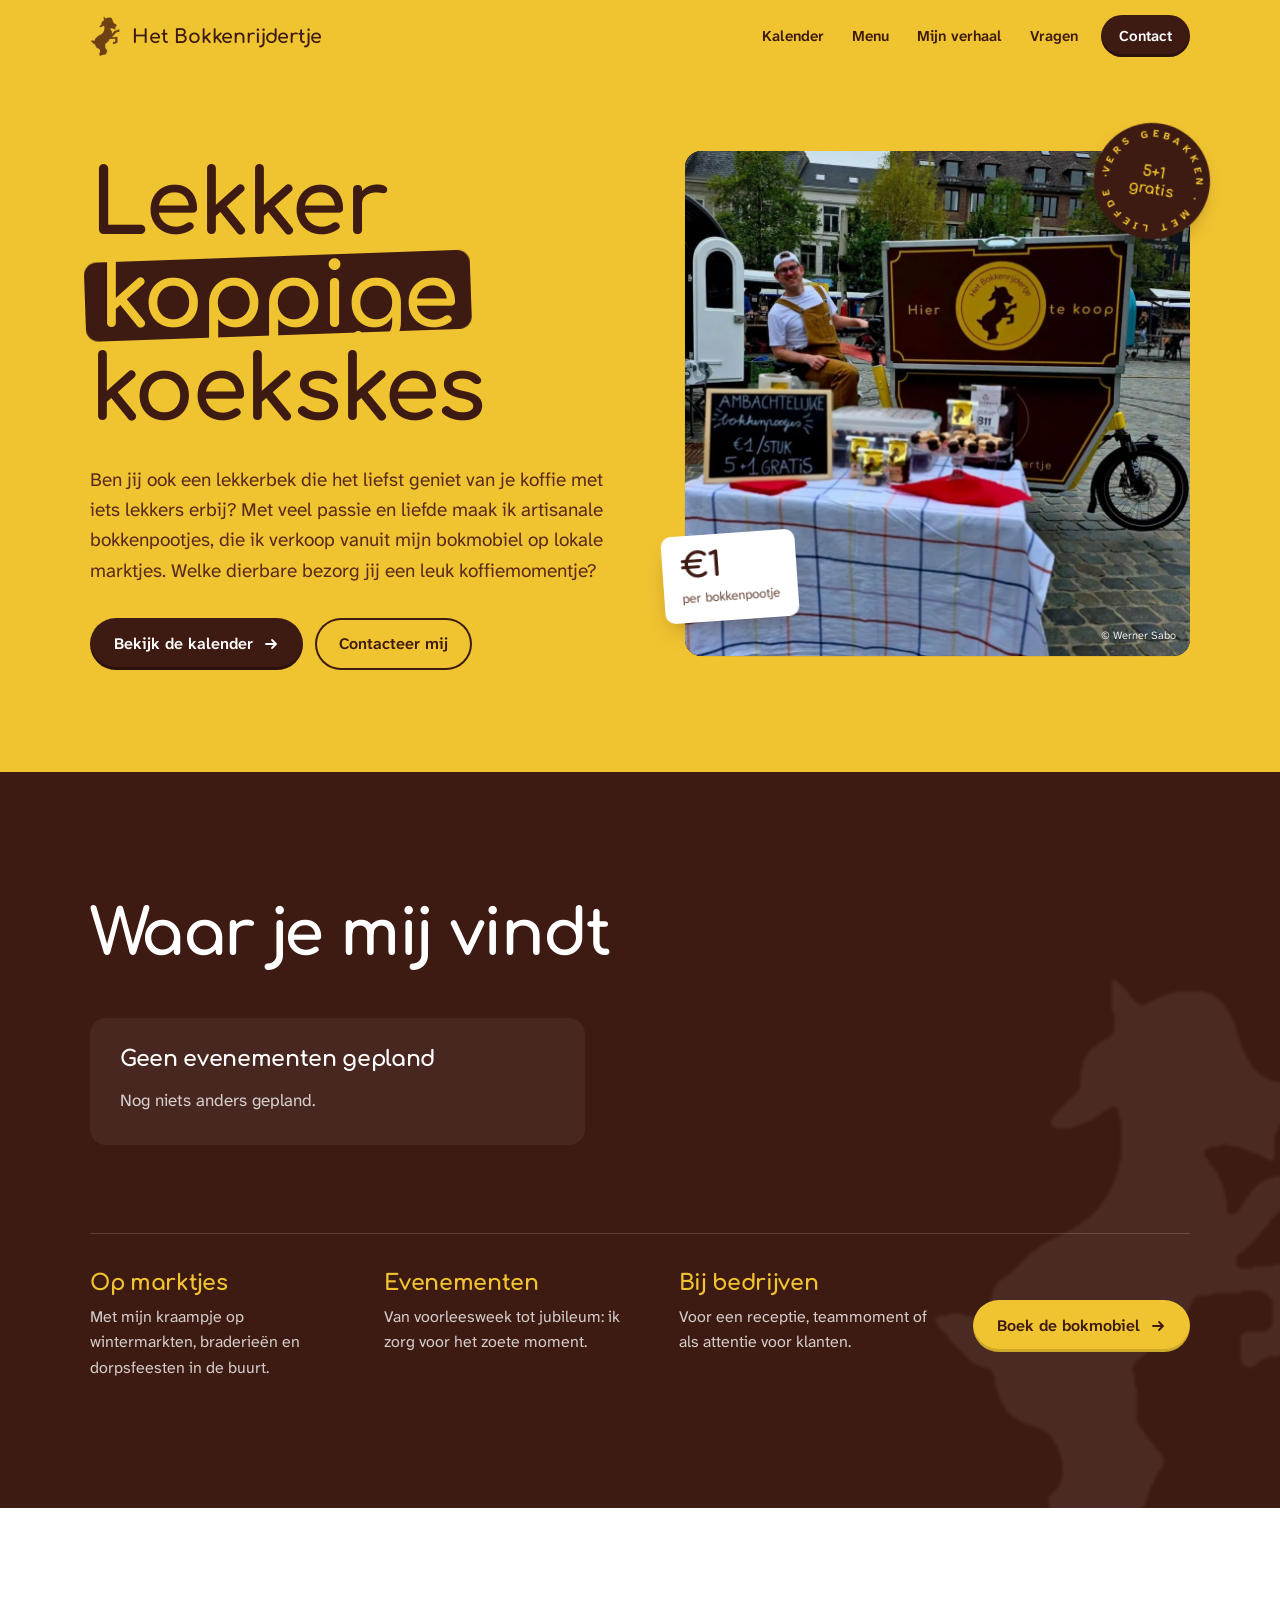
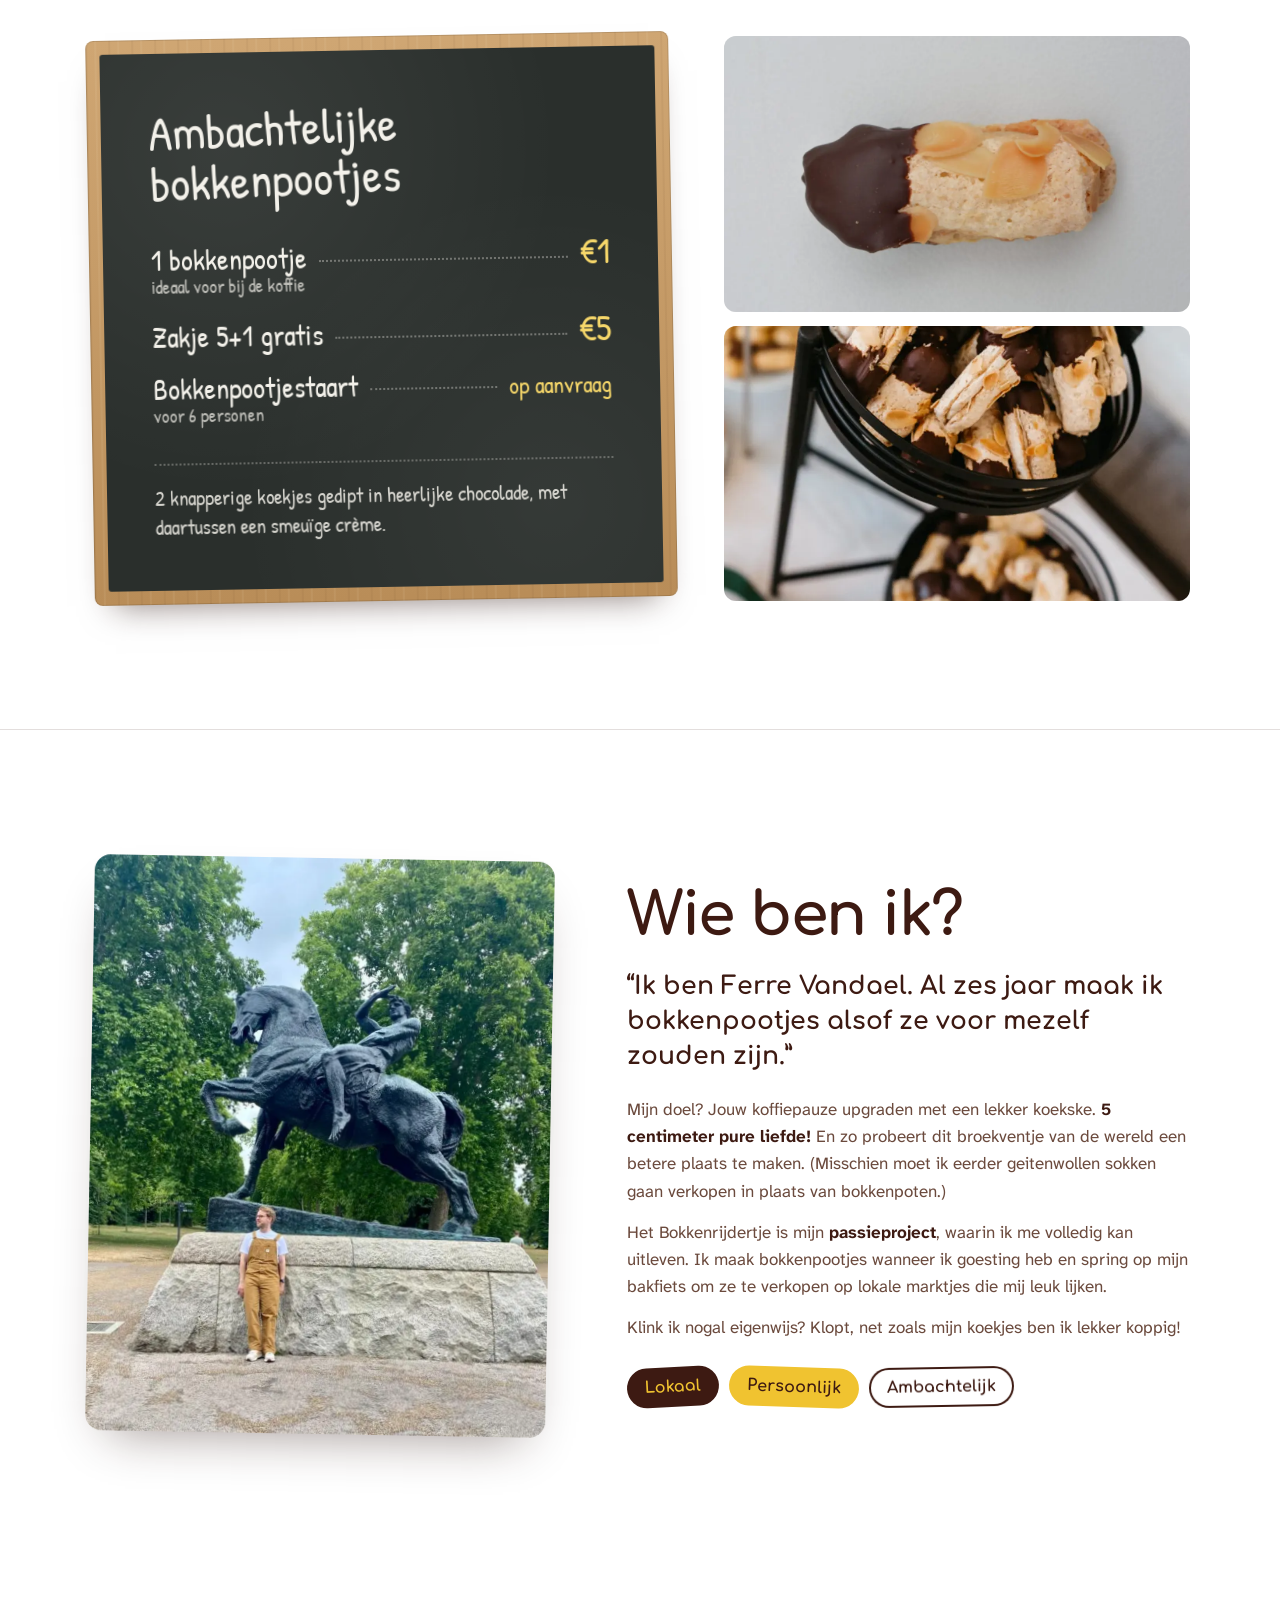
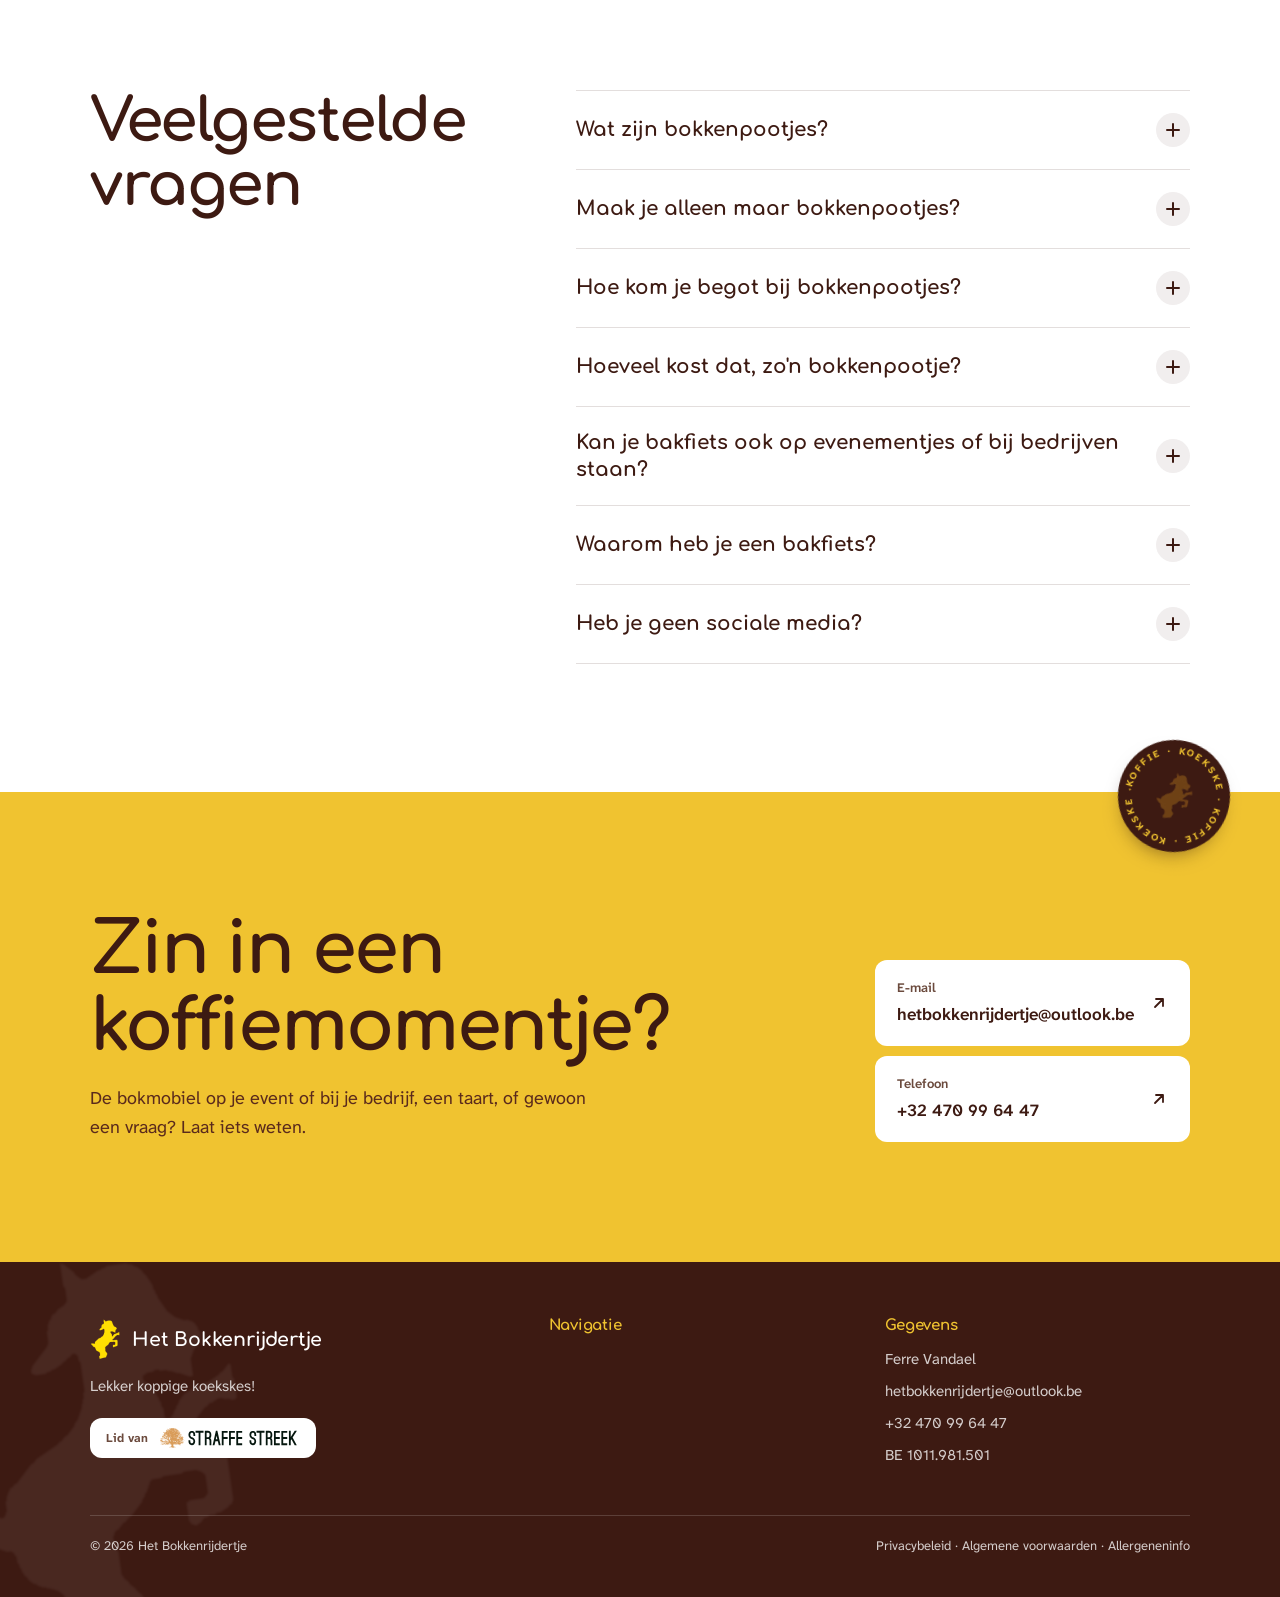
==== commit b1b62909: "Beheerpagina voor de kalender, blog verwijderd admin.html bewerkt data.js via de GitHub API (token p" ====
--- a/index.html
+++ b/index.html
@@ -25,7 +25,7 @@
 <link rel="preconnect" href="https://fonts.googleapis.com">
 <link rel="preconnect" href="https://fonts.gstatic.com" crossorigin>
 <link href="https://fonts.googleapis.com/css2?family=Comfortaa:wght@500;700&family=Atkinson+Hyperlegible+Next:ital,wght@0,400;0,600;0,700;1,400&family=Patrick+Hand&display=swap" rel="stylesheet">
-<link rel="stylesheet" href="styles.css?v=10">
+<link rel="stylesheet" href="styles.css?v=11">
 <script type="application/ld+json">
 {
   "@context": "https://schema.org",
@@ -71,7 +71,6 @@
       <a href="#agenda">Kalender</a>
       <a href="#menu">Menu</a>
       <a href="#verhaal">Mijn verhaal</a>
-      <a href="#blog">Blog</a>
       <a href="#vragen">Vragen</a>
       <a class="btn btn--dark" href="#contact">Contact</a>
     </nav>
@@ -221,13 +220,6 @@
     </div>
   </section>
 
-  <!-- BLOG -->
-  <section class="section blog-section" id="blog">
-    <div class="wrap">
-      <h2 class="blog-section__title">Blog</h2>
-      <div data-posts></div>
-    </div>
-  </section>
 
   <!-- FAQ -->
   <section class="section faq" id="vragen">
@@ -289,7 +281,6 @@
       </div>
       <div>
         <h2 class="footer__h">Navigatie</h2>
-        <ul><li><a href="#agenda">Kalender</a></li><li><a href="#menu">Menu</a></li><li><a href="#verhaal">Mijn verhaal</a></li><li><a href="#blog">Blog</a></li><li><a href="#vragen">Vragen</a></li></ul>
       </div>
       <div>
         <h2 class="footer__h">Gegevens</h2>
@@ -303,7 +294,7 @@
   </div>
 </footer>
 
-<script src="data.js?v=9"></script>
-<script src="app.js?v=10"></script>
+<script src="data.js?v=10"></script>
+<script src="app.js?v=11"></script>
 </body>
 </html>
--- a/styles.css
+++ b/styles.css
@@ -72,7 +72,7 @@
 section { scroll-margin-top: 72px; }
 
 /* Dark surfaces */
-.agenda-section, .blog-section, .footer {
+.agenda-section, .footer {
   --fg: var(--white);
   --fg-muted: rgba(255, 255, 255, 0.78);
   --accent: var(--yolk);
@@ -80,8 +80,8 @@
   background: var(--choc);
   color: var(--white);
 }
-.agenda-section ::selection, .blog-section ::selection, .footer ::selection { background: var(--yolk); color: var(--choc); }
-.agenda-section :focus-visible, .blog-section :focus-visible, .footer :focus-visible { outline-color: var(--yolk); }
+.agenda-section ::selection, .footer ::selection { background: var(--yolk); color: var(--choc); }
+.agenda-section :focus-visible, .footer :focus-visible { outline-color: var(--yolk); }
 
 /* ---------- Buttons ---------- */
 .btn {
@@ -351,75 +351,6 @@
 @media (hover: hover) and (pointer: fine) { .values li:hover { rotate: 0deg; transform: translateY(-2px); } }
 @media (max-width: 860px) { .story { grid-template-columns: minmax(0, 1fr); } .story__photo { max-width: 420px; } }
 
-/* ---------- Blog (shared by home + blog page) ---------- */
-.blog-section__title { font-size: clamp(36px, 5.4vw, 64px); letter-spacing: -0.025em; margin-bottom: clamp(28px, 4vw, 44px); }
-
-.post-feature { display: grid; grid-template-columns: minmax(0, 1.1fr) minmax(0, 1fr); gap: clamp(24px, 4vw, 56px); align-items: center; color: var(--fg); text-decoration: none; }
-.post-feature:active .post-feature__img { scale: 0.99; }
-@media (hover: hover) and (pointer: fine) { .post-feature:hover .post-feature__img img { transform: scale(1.03); } }
-.post-feature__img { border-radius: var(--r); overflow: hidden; aspect-ratio: 4 / 3; background: #ddd; }
-.post-feature__img img { width: 100%; height: 100%; object-fit: cover; transition: transform 600ms var(--ease-out); }
-.post-feature h3 { font-size: clamp(26px, 3vw, 38px); letter-spacing: -0.02em; margin: 14px 0 12px; }
-.post-feature p { margin: 0 0 20px; color: var(--fg-muted); max-width: 44ch; }
-
-.post-meta { display: flex; align-items: center; gap: 12px; font-size: 14px; color: var(--fg-muted); font-variant-numeric: tabular-nums; }
-.post-meta__tag { background: var(--yolk); color: var(--choc); font-weight: 700; padding: 4px 10px; border-radius: 999px; }
-
-.post-list { list-style: none; padding: 0; margin: clamp(36px, 5vw, 56px) 0 0; border-top: 1px solid var(--line); }
-.post-list li { border-bottom: 1px solid var(--line); }
-.post-row {
-  display: grid; grid-template-columns: 170px minmax(0, 1fr) auto 20px; gap: 20px; align-items: center;
-  padding: 22px 4px; color: var(--fg); text-decoration: none;
-  -webkit-tap-highlight-color: transparent;
-}
-.post-row:focus-visible { border-radius: var(--r-sm); outline-offset: -3px; }
-.post-row time { color: var(--fg-muted); font-size: 15px; font-variant-numeric: tabular-nums; }
-.post-row:active .post-row__title { opacity: 0.7; }
-.post-row__title { font: 700 clamp(18px, 1.8vw, 21px)/1.3 var(--display); transition: color 150ms ease; }
-.post-row__tag { font-size: 14px; color: var(--fg-muted); }
-.post-row svg { color: var(--accent); transition: transform 200ms var(--ease-out); }
-@media (hover: hover) and (pointer: fine) {
-  .post-row:hover .post-row__title { color: var(--accent); }
-  .post-row:hover svg { transform: translateX(3px); }
-}
-@media (max-width: 760px) {
-  .post-feature { grid-template-columns: minmax(0, 1fr); }
-  .post-row { grid-template-columns: minmax(0, 1fr) 20px; gap: 4px 12px; }
-  .post-row time { grid-column: 1; grid-row: 1; font-size: 13px; }
-  .post-row__title { grid-column: 1; grid-row: 2; }
-  .post-row__tag { display: none; }
-  .post-row svg { grid-column: 2; grid-row: 1 / 3; }
-}
-
-/* Post detail page */
-.article { max-width: 820px; padding-top: clamp(28px, 4vw, 48px); padding-bottom: clamp(72px, 10vw, 120px); }
-.back { display: inline-flex; align-items: center; gap: 8px; text-decoration: none; font-weight: 600; color: var(--choc); padding: 8px 14px 8px 10px; margin: 0 0 24px -10px; border-radius: 999px; transition: background-color 150ms ease, transform 160ms var(--ease-out); }
-.back:active { transform: scale(0.97); }
-@media (hover: hover) and (pointer: fine) { .back:hover { background: rgba(61, 26, 18, 0.08); } }
-.article__head h1 { font-size: clamp(34px, 5.4vw, 62px); color: var(--choc); margin: 16px 0 18px; letter-spacing: -0.025em; }
-.article__head .lead { font-size: clamp(18px, 1.8vw, 21px); color: var(--muted); margin: 0; max-width: 56ch; }
-.article__cover { margin: 36px 0 44px; border-radius: var(--r); overflow: hidden; aspect-ratio: 16 / 9; background: #eee; }
-.article__cover img { width: 100%; height: 100%; object-fit: cover; }
-.article__sign { display: flex; align-items: center; gap: 14px; margin-top: 40px; padding-top: 28px; border-top: 1px solid var(--rule); }
-.article__sign img { width: 56px; height: 56px; border-radius: 50%; object-fit: cover; object-position: 38% 70%; }
-.article__sign b { display: block; color: var(--choc); }
-.article__sign small { color: var(--muted); }
-.article__more { margin-top: 72px; }
-.article__more h2 { font-size: 26px; color: var(--choc); }
-.article__more .post-list { margin-top: 20px; }
-@media (prefers-reduced-motion: no-preference) {
-  .article__cover img { animation: develop 900ms var(--ease-in-out) 150ms both; }
-}
-
-.prose { font-size: 18px; line-height: 1.75; max-width: 66ch; color: var(--fg-muted); }
-.prose p { margin: 0 0 1.2em; }
-.prose h2 { font-size: clamp(22px, 2.4vw, 28px); color: var(--fg); margin: 1.6em 0 0.6em; }
-.prose b, .prose strong { color: var(--fg); }
-.prose ul { padding-left: 1.2em; margin: 0 0 1.2em; }
-.prose li { margin-bottom: 0.4em; }
-.prose li::marker { color: var(--accent); }
-.prose blockquote { margin: 1.6em 0; padding: 22px 26px; border-radius: var(--r); background: var(--yolk); font: 700 clamp(19px, 2vw, 24px)/1.4 var(--display); color: var(--choc); }
-
 /* ---------- FAQ ---------- */
 .faq__grid { display: grid; grid-template-columns: 0.8fr 1.2fr; gap: clamp(32px, 6vw, 96px); align-items: start; }
 .faq__title { font-size: clamp(36px, 5vw, 60px); color: var(--choc); letter-spacing: -0.025em; position: sticky; top: 110px; }
@@ -525,7 +456,7 @@
     .board__row, .board__note { animation: chalk linear both; animation-timeline: view(); animation-range: entry 10% cover 30%; }
     @keyframes chalk { from { clip-path: inset(0 100% 0 0); } to { clip-path: inset(0 0 0 0); } }
 
-    .snap img, .story__photo img, .post-feature__img img { animation: develop linear both; animation-timeline: view(); animation-range: entry 0% cover 35%; }
+    .snap img, .story__photo img { animation: develop linear both; animation-timeline: view(); animation-range: entry 0% cover 35%; }
     @keyframes develop { from { clip-path: inset(0 0 100% 0); } to { clip-path: inset(0 0 0 0); } }
   }
 }
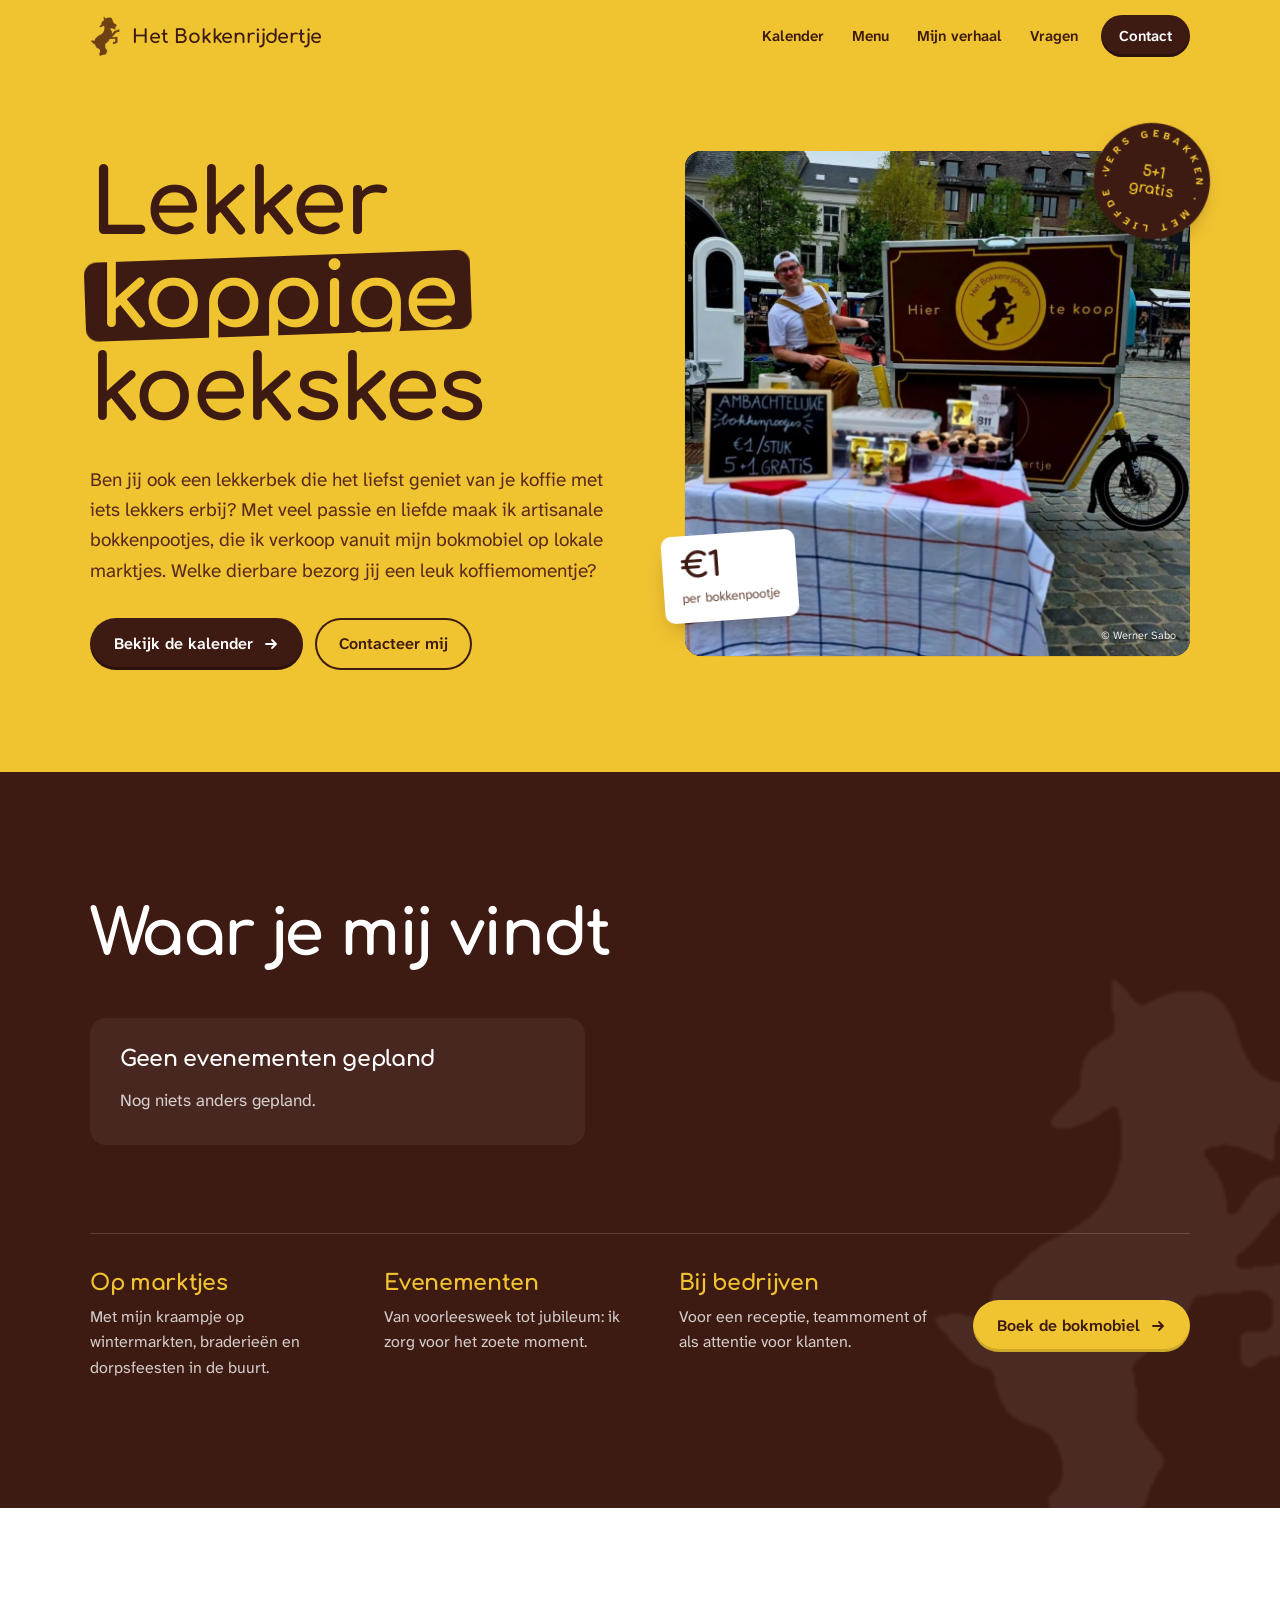
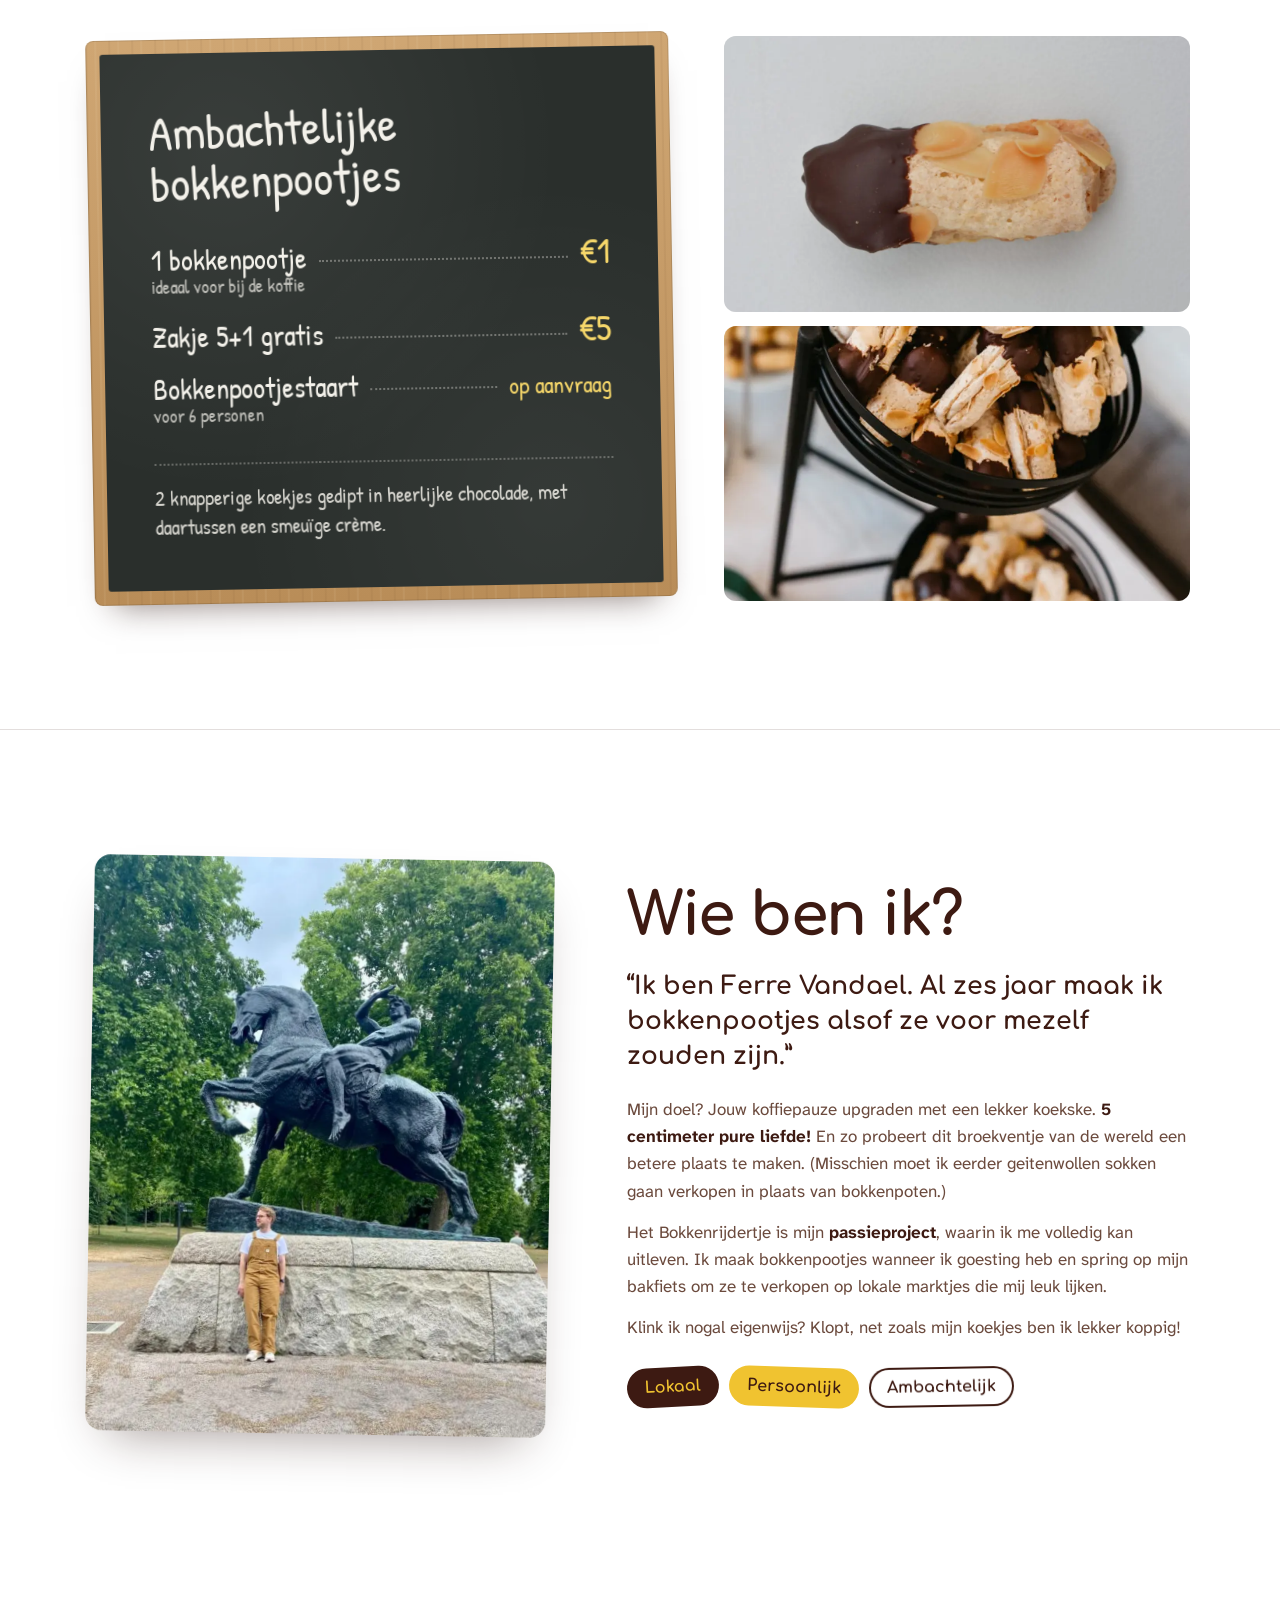
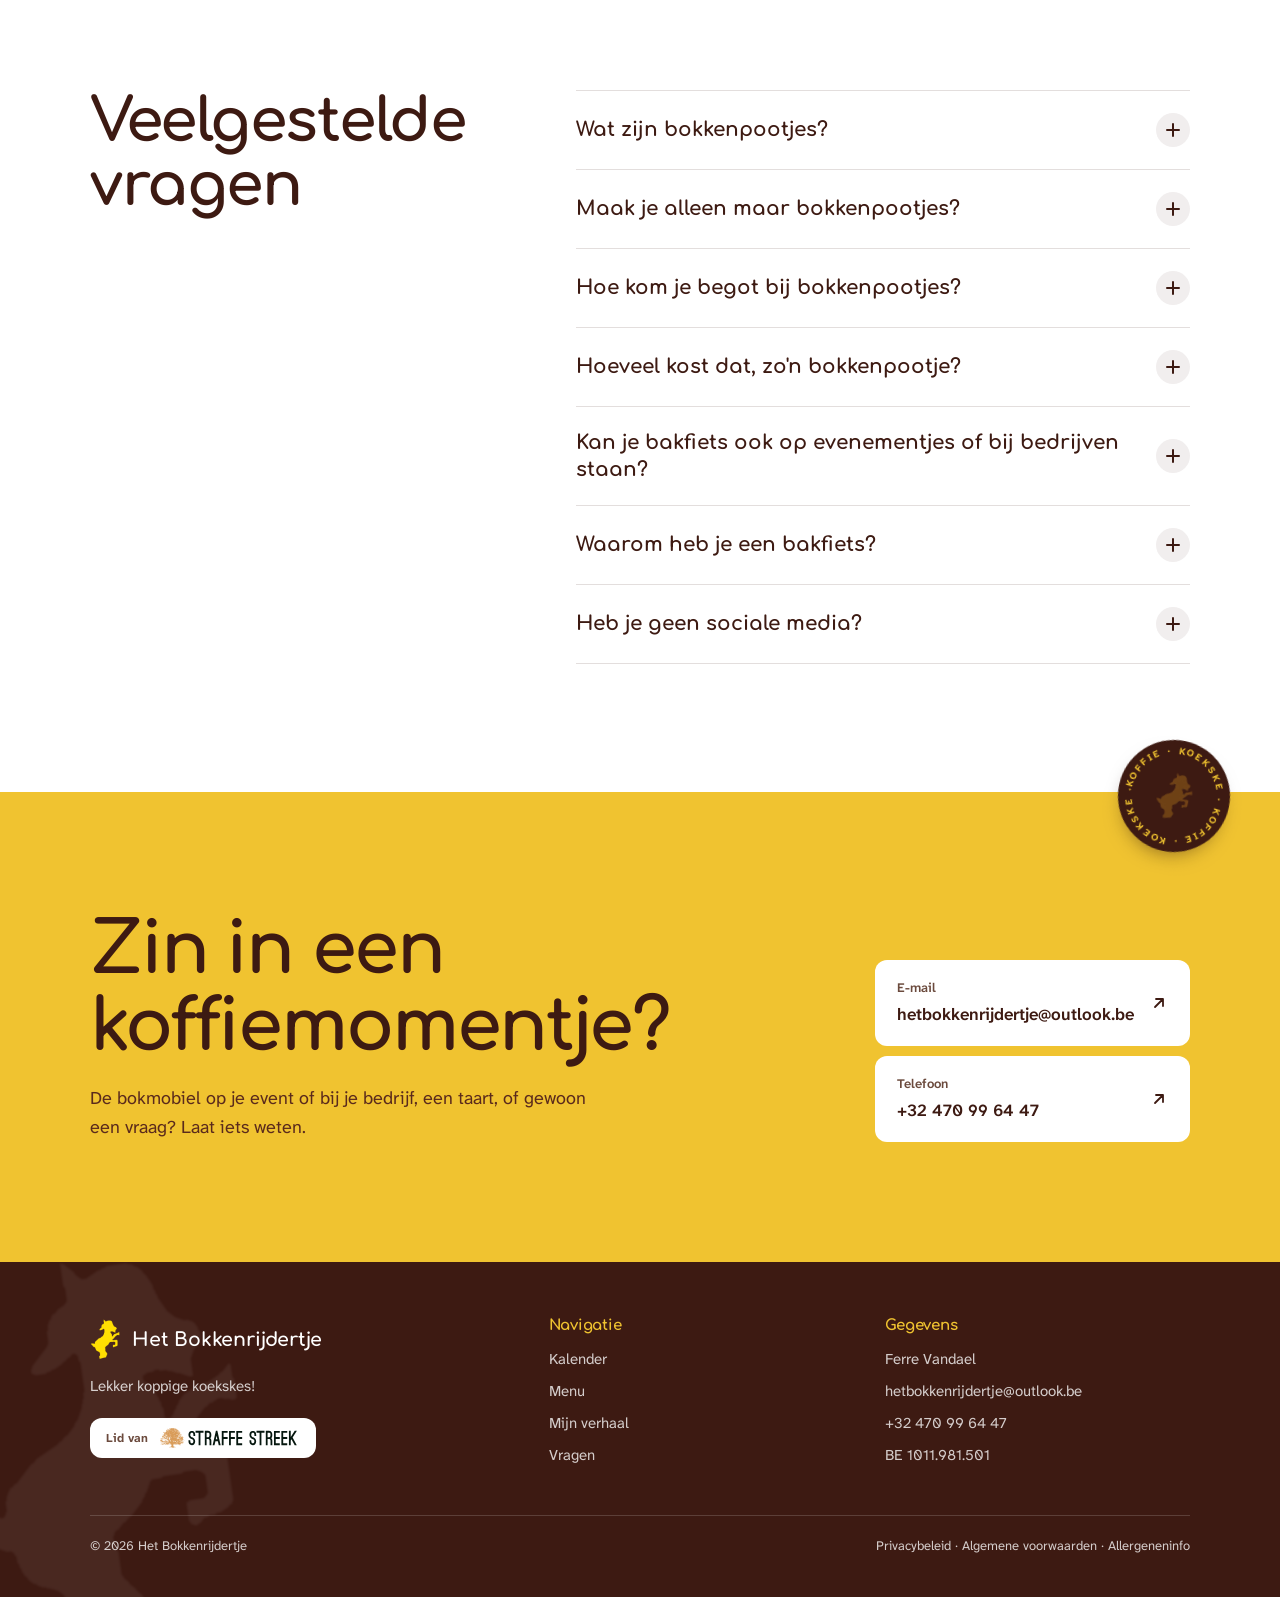
==== commit f46bb48c: "Footer-navigatie terugzetten Co-Authored-By: Claude Opus 5.5 <noreply@anthropic.com>" ====
--- a/index.html
+++ b/index.html
@@ -281,6 +281,7 @@
       </div>
       <div>
         <h2 class="footer__h">Navigatie</h2>
+        <ul><li><a href="#agenda">Kalender</a></li><li><a href="#menu">Menu</a></li><li><a href="#verhaal">Mijn verhaal</a></li><li><a href="#vragen">Vragen</a></li></ul>
       </div>
       <div>
         <h2 class="footer__h">Gegevens</h2>
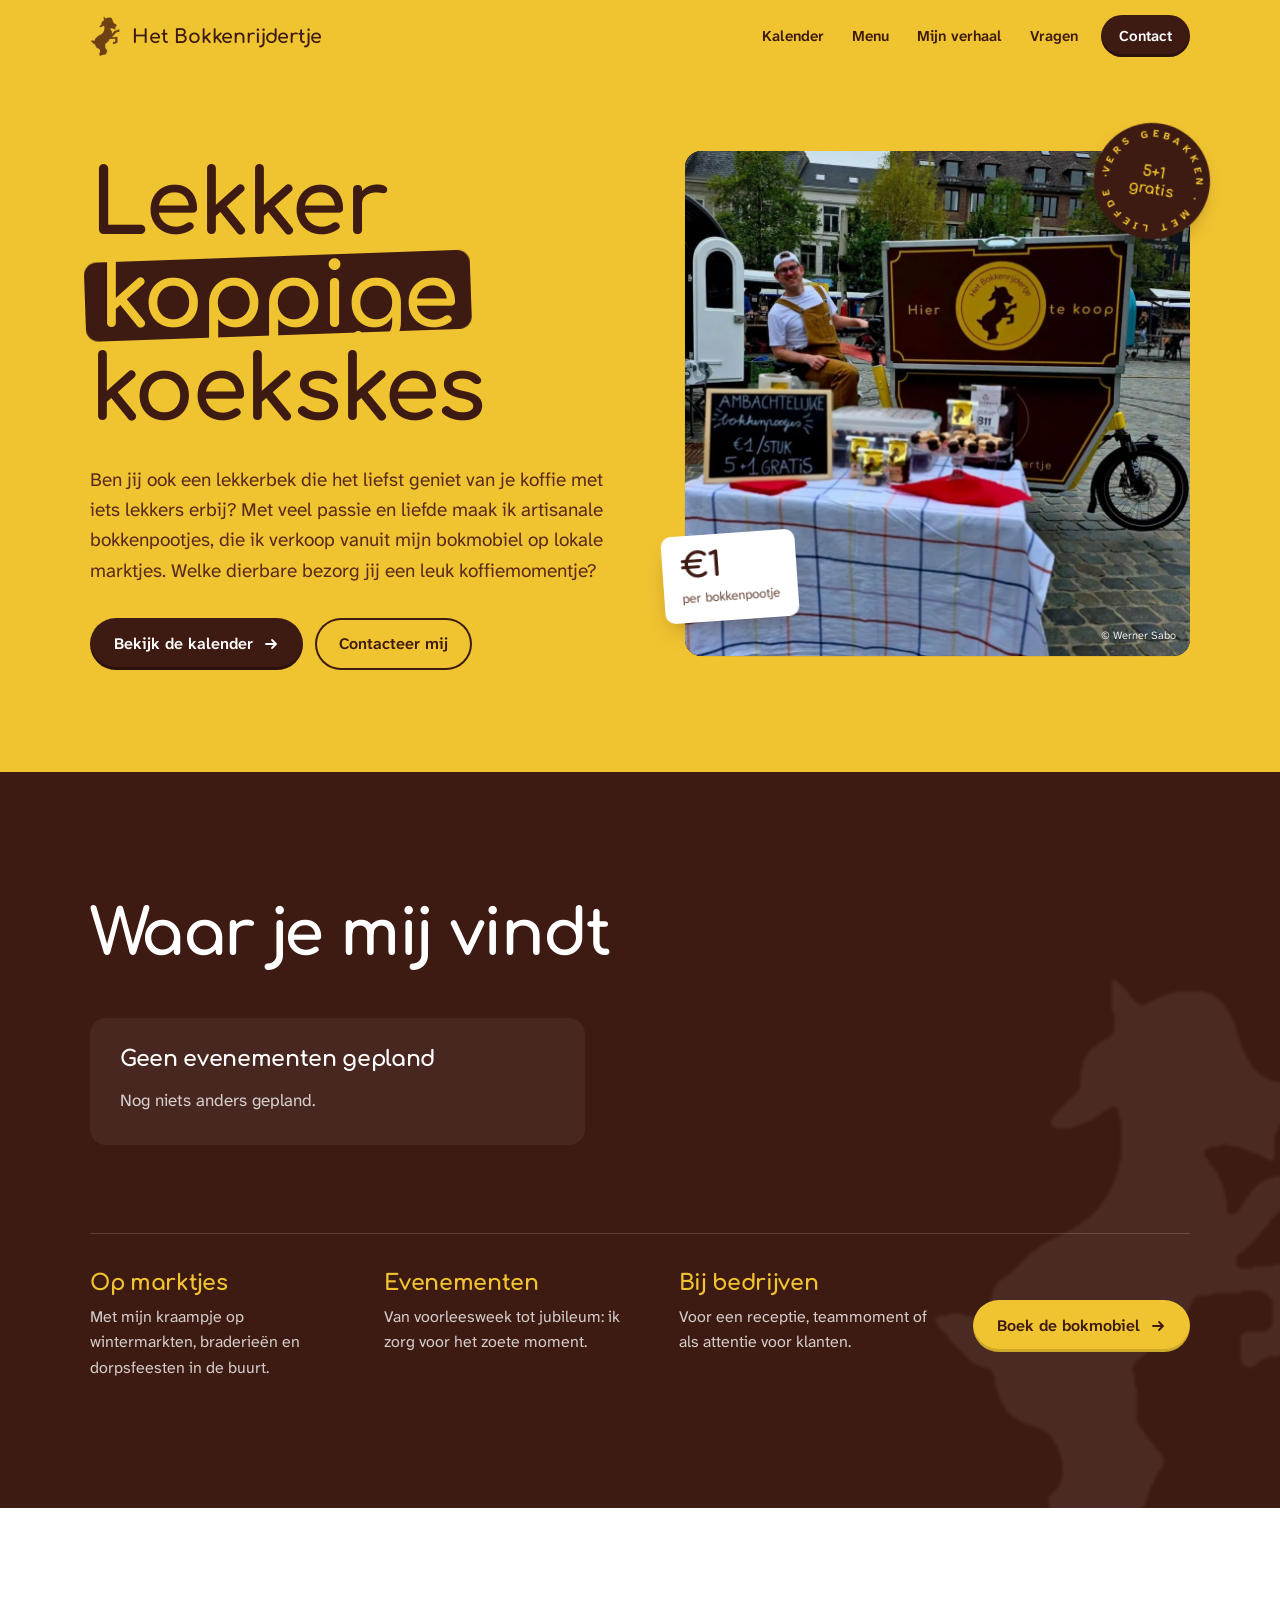
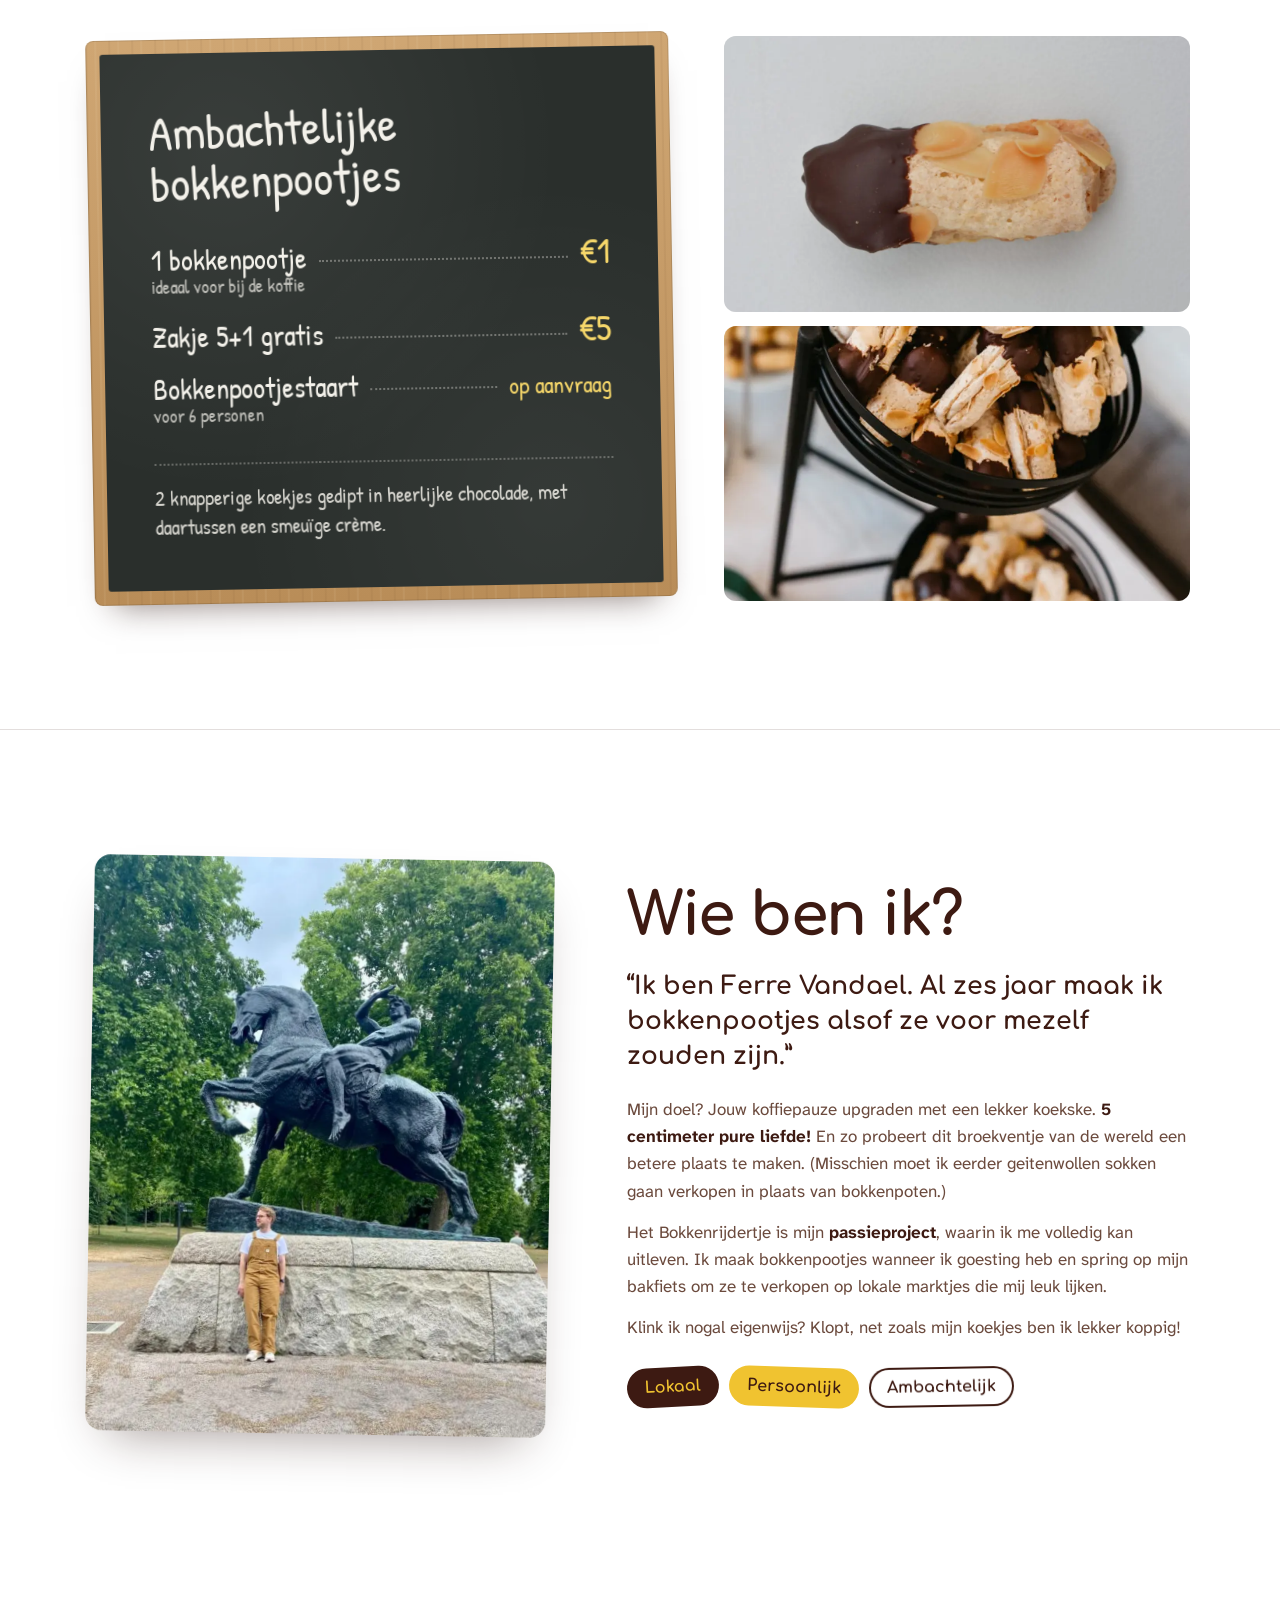
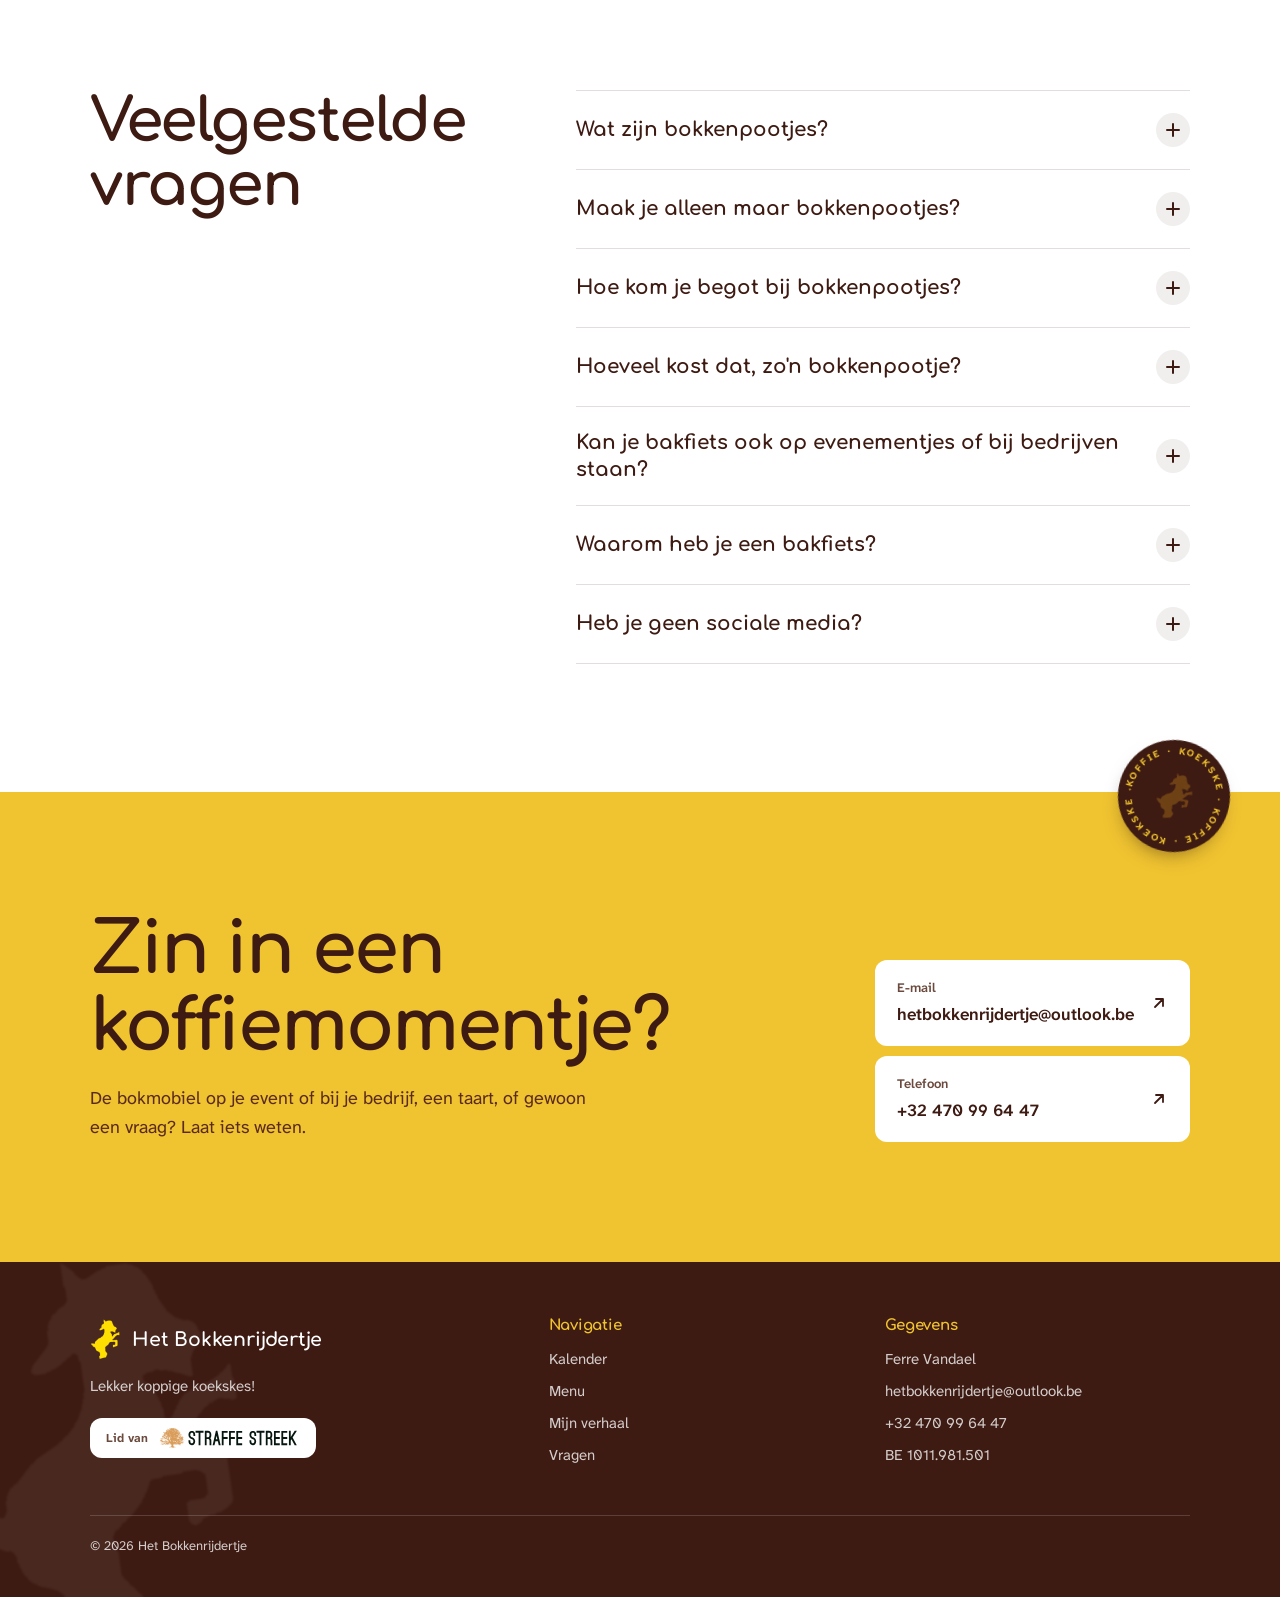
==== commit 3effa77e: "Lege juridische links uit de footer Co-Authored-By: Claude Opus 5.5 <noreply@anthropic.com>" ====
--- a/index.html
+++ b/index.html
@@ -290,7 +290,6 @@
     </div>
     <div class="footer__bottom">
       <span>© <span data-year>2026</span> Het Bokkenrijdertje</span>
-      <span><a href="#">Privacybeleid</a> · <a href="#">Algemene voorwaarden</a> · <a href="#">Allergeneninfo</a></span>
     </div>
   </div>
 </footer>
